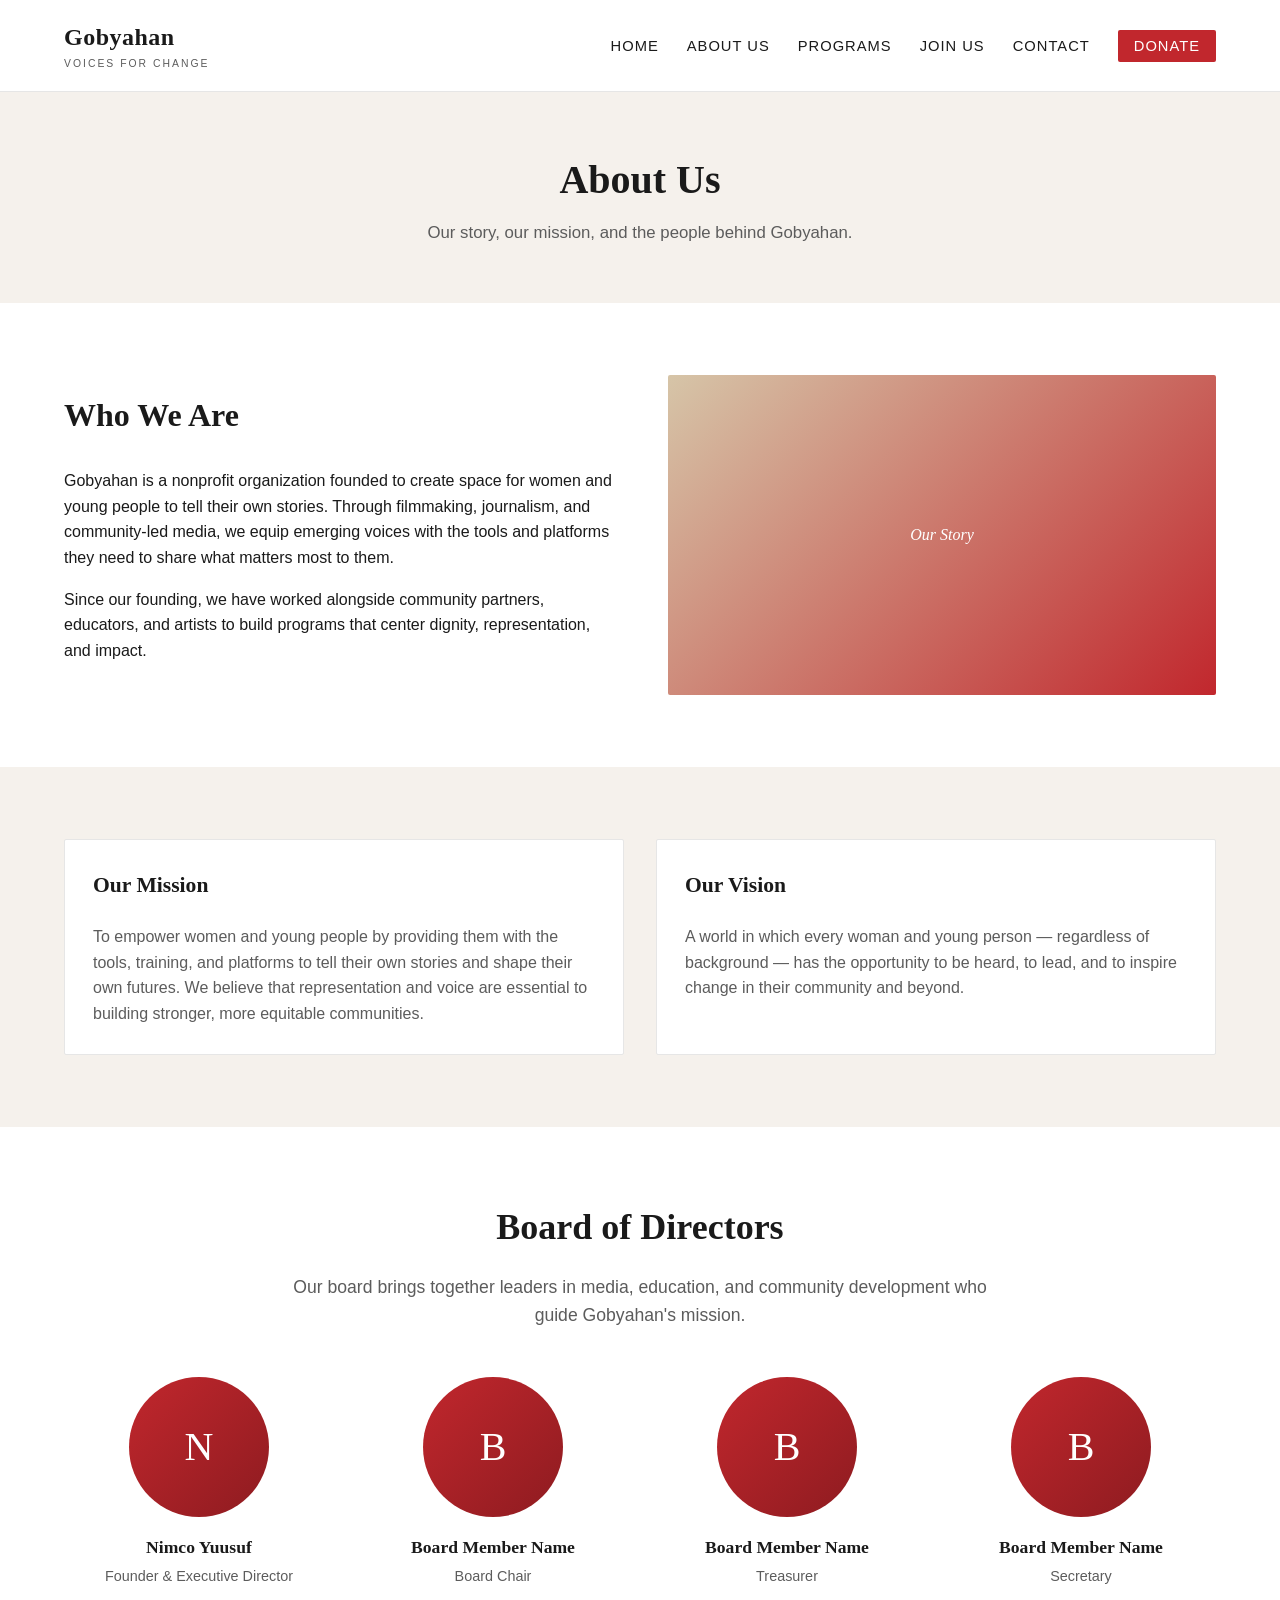
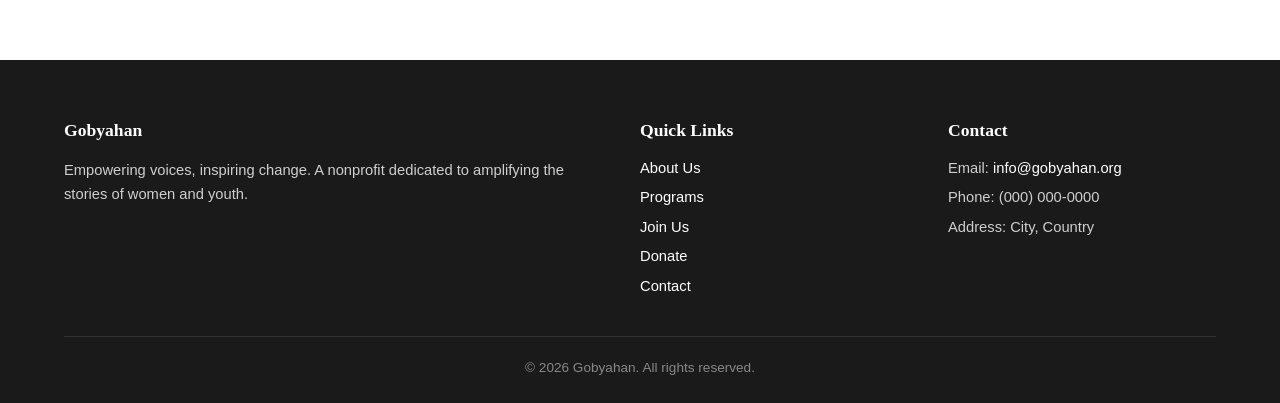
==== about.html @ 64d3711a "Initial commit of gobyahan website" ====
<!DOCTYPE html>
<html lang="en">
<head>
  <meta charset="UTF-8" />
  <meta name="viewport" content="width=device-width, initial-scale=1.0" />
  <title>About Us — Gobyahan</title>
  <meta name="description" content="Learn about Gobyahan's mission, vision, and the leaders driving our work." />
  <link rel="stylesheet" href="css/styles.css" />
</head>
<body>
  <header class="site-header">
    <div class="container">
      <a href="index.html" class="brand">
        Gobyahan
        <small>Voices for Change</small>
      </a>
      <button class="nav-toggle" aria-label="Open menu">&#9776;</button>
      <nav class="site-nav">
        <ul>
          <li><a href="index.html">Home</a></li>
          <li><a href="about.html">About Us</a></li>
          <li><a href="programs.html">Programs</a></li>
          <li><a href="join.html">Join Us</a></li>
          <li><a href="contact.html">Contact</a></li>
          <li><a href="donate.html" class="donate">Donate</a></li>
        </ul>
      </nav>
    </div>
  </header>

  <div class="page-header">
    <div class="container">
      <h1>About Us</h1>
      <p>Our story, our mission, and the people behind Gobyahan.</p>
    </div>
  </div>

  <section>
    <div class="container">
      <div class="two-col">
        <div>
          <h2>Who We Are</h2>
          <p>Gobyahan is a nonprofit organization founded to create space for women and young people to tell their own stories. Through filmmaking, journalism, and community-led media, we equip emerging voices with the tools and platforms they need to share what matters most to them.</p>
          <p>Since our founding, we have worked alongside community partners, educators, and artists to build programs that center dignity, representation, and impact.</p>
        </div>
        <div class="placeholder-image">Our Story</div>
      </div>
    </div>
  </section>

  <section class="alt">
    <div class="container">
      <div class="grid grid-2">
        <div class="card">
          <h3>Our Mission</h3>
          <p>To empower women and young people by providing them with the tools, training, and platforms to tell their own stories and shape their own futures. We believe that representation and voice are essential to building stronger, more equitable communities.</p>
        </div>
        <div class="card">
          <h3>Our Vision</h3>
          <p>A world in which every woman and young person — regardless of background — has the opportunity to be heard, to lead, and to inspire change in their community and beyond.</p>
        </div>
      </div>
    </div>
  </section>

  <section>
    <div class="container">
      <h2 class="section-title">Board of Directors</h2>
      <p class="section-lead">Our board brings together leaders in media, education, and community development who guide Gobyahan's mission.</p>
      <div class="board-grid">
        <div class="board-member">
          <div class="avatar">N</div>
          <h4>Nimco Yuusuf</h4>
          <p>Founder &amp; Executive Director</p>
        </div>
        <div class="board-member">
          <div class="avatar">B</div>
          <h4>Board Member Name</h4>
          <p>Board Chair</p>
        </div>
        <div class="board-member">
          <div class="avatar">B</div>
          <h4>Board Member Name</h4>
          <p>Treasurer</p>
        </div>
        <div class="board-member">
          <div class="avatar">B</div>
          <h4>Board Member Name</h4>
          <p>Secretary</p>
        </div>
      </div>
    </div>
  </section>

  <footer class="site-footer">
    <div class="container">
      <div class="footer-grid">
        <div>
          <h4>Gobyahan</h4>
          <p>Empowering voices, inspiring change. A nonprofit dedicated to amplifying the stories of women and youth.</p>
        </div>
        <div>
          <h4>Quick Links</h4>
          <ul>
            <li><a href="about.html">About Us</a></li>
            <li><a href="programs.html">Programs</a></li>
            <li><a href="join.html">Join Us</a></li>
            <li><a href="donate.html">Donate</a></li>
            <li><a href="contact.html">Contact</a></li>
          </ul>
        </div>
        <div>
          <h4>Contact</h4>
          <ul>
            <li>Email: <a href="mailto:info@gobyahan.org">info@gobyahan.org</a></li>
            <li>Phone: (000) 000-0000</li>
            <li>Address: City, Country</li>
          </ul>
        </div>
      </div>
      <div class="footer-bottom">
        &copy; <span id="year">2026</span> Gobyahan. All rights reserved.
      </div>
    </div>
  </footer>

  <script src="js/main.js"></script>
  <script>document.getElementById('year').textContent = new Date().getFullYear();</script>
</body>
</html>
---- css/styles.css ----
/* Gobyahan website styles */
:root {
  --color-bg: #ffffff;
  --color-text: #1a1a1a;
  --color-muted: #5c5c5c;
  --color-accent: #c1272d;
  --color-accent-dark: #8e1b20;
  --color-soft: #f5f1ec;
  --color-border: #e6e6e6;
  --max-width: 1200px;
  --font-sans: 'Helvetica Neue', Arial, sans-serif;
  --font-serif: Georgia, 'Times New Roman', serif;
}

* { box-sizing: border-box; }

html, body {
  margin: 0;
  padding: 0;
  font-family: var(--font-sans);
  color: var(--color-text);
  background: var(--color-bg);
  line-height: 1.6;
  -webkit-font-smoothing: antialiased;
}

a {
  color: var(--color-accent);
  text-decoration: none;
}
a:hover { text-decoration: underline; }

img { max-width: 100%; display: block; }

.container {
  max-width: var(--max-width);
  margin: 0 auto;
  padding: 0 24px;
}

/* Header */
.site-header {
  border-bottom: 1px solid var(--color-border);
  background: #fff;
  position: sticky;
  top: 0;
  z-index: 100;
}
.site-header .container {
  display: flex;
  align-items: center;
  justify-content: space-between;
  padding-top: 18px;
  padding-bottom: 18px;
}
.brand {
  font-family: var(--font-serif);
  font-size: 1.5rem;
  font-weight: bold;
  color: var(--color-text);
  letter-spacing: 0.5px;
}
.brand:hover { text-decoration: none; }
.brand small {
  display: block;
  font-family: var(--font-sans);
  font-size: 0.65rem;
  font-weight: normal;
  color: var(--color-muted);
  letter-spacing: 2px;
  text-transform: uppercase;
}

/* Nav */
.nav-toggle {
  display: none;
  background: none;
  border: 0;
  font-size: 1.5rem;
  cursor: pointer;
}
.site-nav ul {
  list-style: none;
  display: flex;
  gap: 28px;
  margin: 0;
  padding: 0;
}
.site-nav a {
  color: var(--color-text);
  font-size: 0.92rem;
  text-transform: uppercase;
  letter-spacing: 1px;
}
.site-nav a:hover { color: var(--color-accent); text-decoration: none; }
.site-nav a.donate {
  background: var(--color-accent);
  color: #fff;
  padding: 8px 16px;
  border-radius: 2px;
}
.site-nav a.donate:hover { background: var(--color-accent-dark); }

/* Hero */
.hero {
  position: relative;
  min-height: 520px;
  display: flex;
  align-items: center;
  justify-content: center;
  text-align: center;
  color: #fff;
  background: linear-gradient(rgba(0,0,0,0.45), rgba(0,0,0,0.45)),
              linear-gradient(135deg, #2c3e50 0%, #c1272d 100%);
  background-size: cover;
  background-position: center;
}
.hero-inner { padding: 80px 24px; max-width: 800px; }
.hero h1 {
  font-family: var(--font-serif);
  font-size: 3rem;
  margin: 0 0 16px;
  line-height: 1.15;
}
.hero p {
  font-size: 1.15rem;
  margin: 0 0 32px;
  opacity: 0.95;
}
.btn {
  display: inline-block;
  padding: 14px 32px;
  background: var(--color-accent);
  color: #fff;
  text-transform: uppercase;
  letter-spacing: 1.5px;
  font-size: 0.9rem;
  border-radius: 2px;
  border: 0;
  cursor: pointer;
}
.btn:hover { background: var(--color-accent-dark); text-decoration: none; }
.btn-outline {
  background: transparent;
  border: 2px solid #fff;
  color: #fff;
}
.btn-outline:hover { background: #fff; color: var(--color-accent); }

/* Sections */
section { padding: 72px 0; }
section.alt { background: var(--color-soft); }
.section-title {
  font-family: var(--font-serif);
  font-size: 2.25rem;
  margin: 0 0 16px;
  text-align: center;
}
.section-lead {
  text-align: center;
  font-size: 1.1rem;
  color: var(--color-muted);
  max-width: 720px;
  margin: 0 auto 48px;
}

/* Page header (sub-pages) */
.page-header {
  background: var(--color-soft);
  padding: 56px 0;
  text-align: center;
}
.page-header h1 {
  font-family: var(--font-serif);
  font-size: 2.5rem;
  margin: 0 0 8px;
}
.page-header p {
  margin: 0;
  color: var(--color-muted);
  font-size: 1.05rem;
}

/* Grid */
.grid {
  display: grid;
  gap: 32px;
}
.grid-3 { grid-template-columns: repeat(3, 1fr); }
.grid-2 { grid-template-columns: repeat(2, 1fr); }

.card {
  background: #fff;
  border: 1px solid var(--color-border);
  padding: 28px;
  border-radius: 2px;
}
.card h3 {
  font-family: var(--font-serif);
  margin-top: 0;
  font-size: 1.35rem;
}
.card p { color: var(--color-muted); margin-bottom: 0; }

/* Two-column content */
.two-col {
  display: grid;
  grid-template-columns: 1fr 1fr;
  gap: 56px;
  align-items: center;
}
.two-col h2 {
  font-family: var(--font-serif);
  font-size: 2rem;
  margin-top: 0;
}
.placeholder-image {
  background: linear-gradient(135deg, #d6c5a8 0%, #c1272d 100%);
  min-height: 320px;
  border-radius: 2px;
  display: flex;
  align-items: center;
  justify-content: center;
  color: #fff;
  font-family: var(--font-serif);
  font-style: italic;
}

/* Board members */
.board-grid {
  display: grid;
  grid-template-columns: repeat(4, 1fr);
  gap: 24px;
}
.board-member {
  text-align: center;
}
.board-member .avatar {
  width: 140px;
  height: 140px;
  border-radius: 50%;
  background: linear-gradient(135deg, #c1272d, #8e1b20);
  margin: 0 auto 16px;
  display: flex;
  align-items: center;
  justify-content: center;
  color: #fff;
  font-size: 2.5rem;
  font-family: var(--font-serif);
}
.board-member h4 {
  margin: 0 0 4px;
  font-family: var(--font-serif);
  font-size: 1.1rem;
}
.board-member p {
  margin: 0;
  color: var(--color-muted);
  font-size: 0.9rem;
}

/* Forms */
form {
  max-width: 640px;
  margin: 0 auto;
}
.form-row {
  margin-bottom: 20px;
}
label {
  display: block;
  margin-bottom: 6px;
  font-size: 0.9rem;
  letter-spacing: 0.5px;
  text-transform: uppercase;
  color: var(--color-muted);
}
input[type=text],
input[type=email],
input[type=tel],
textarea,
select {
  width: 100%;
  padding: 12px 14px;
  font-size: 1rem;
  border: 1px solid var(--color-border);
  border-radius: 2px;
  font-family: inherit;
  background: #fff;
}
textarea { min-height: 140px; resize: vertical; }
input:focus, textarea:focus, select:focus {
  outline: 0;
  border-color: var(--color-accent);
}

/* Donate */
.donate-amounts {
  display: flex;
  gap: 12px;
  flex-wrap: wrap;
  margin-bottom: 24px;
  justify-content: center;
}
.donate-amounts button {
  flex: 1 1 100px;
  padding: 16px;
  background: #fff;
  border: 2px solid var(--color-border);
  font-size: 1.1rem;
  font-weight: bold;
  cursor: pointer;
  border-radius: 2px;
}
.donate-amounts button:hover,
.donate-amounts button.active {
  border-color: var(--color-accent);
  color: var(--color-accent);
}

/* Footer */
.site-footer {
  background: #1a1a1a;
  color: #cfcfcf;
  padding: 56px 0 24px;
  font-size: 0.92rem;
}
.site-footer a { color: #fff; }
.footer-grid {
  display: grid;
  grid-template-columns: 2fr 1fr 1fr;
  gap: 40px;
  margin-bottom: 32px;
}
.site-footer h4 {
  color: #fff;
  font-family: var(--font-serif);
  margin: 0 0 12px;
  font-size: 1.1rem;
}
.site-footer ul {
  list-style: none;
  padding: 0;
  margin: 0;
}
.site-footer li { margin-bottom: 6px; }
.footer-bottom {
  border-top: 1px solid #333;
  padding-top: 20px;
  text-align: center;
  font-size: 0.85rem;
  color: #888;
}

/* Responsive */
@media (max-width: 880px) {
  .grid-3, .grid-2, .two-col, .footer-grid { grid-template-columns: 1fr; }
  .board-grid { grid-template-columns: repeat(2, 1fr); }
  .hero h1 { font-size: 2.25rem; }
  .nav-toggle { display: block; }
  .site-nav {
    display: none;
    position: absolute;
    top: 100%;
    left: 0;
    right: 0;
    background: #fff;
    border-bottom: 1px solid var(--color-border);
    padding: 16px 24px;
  }
  .site-nav.open { display: block; }
  .site-nav ul {
    flex-direction: column;
    gap: 16px;
  }
}
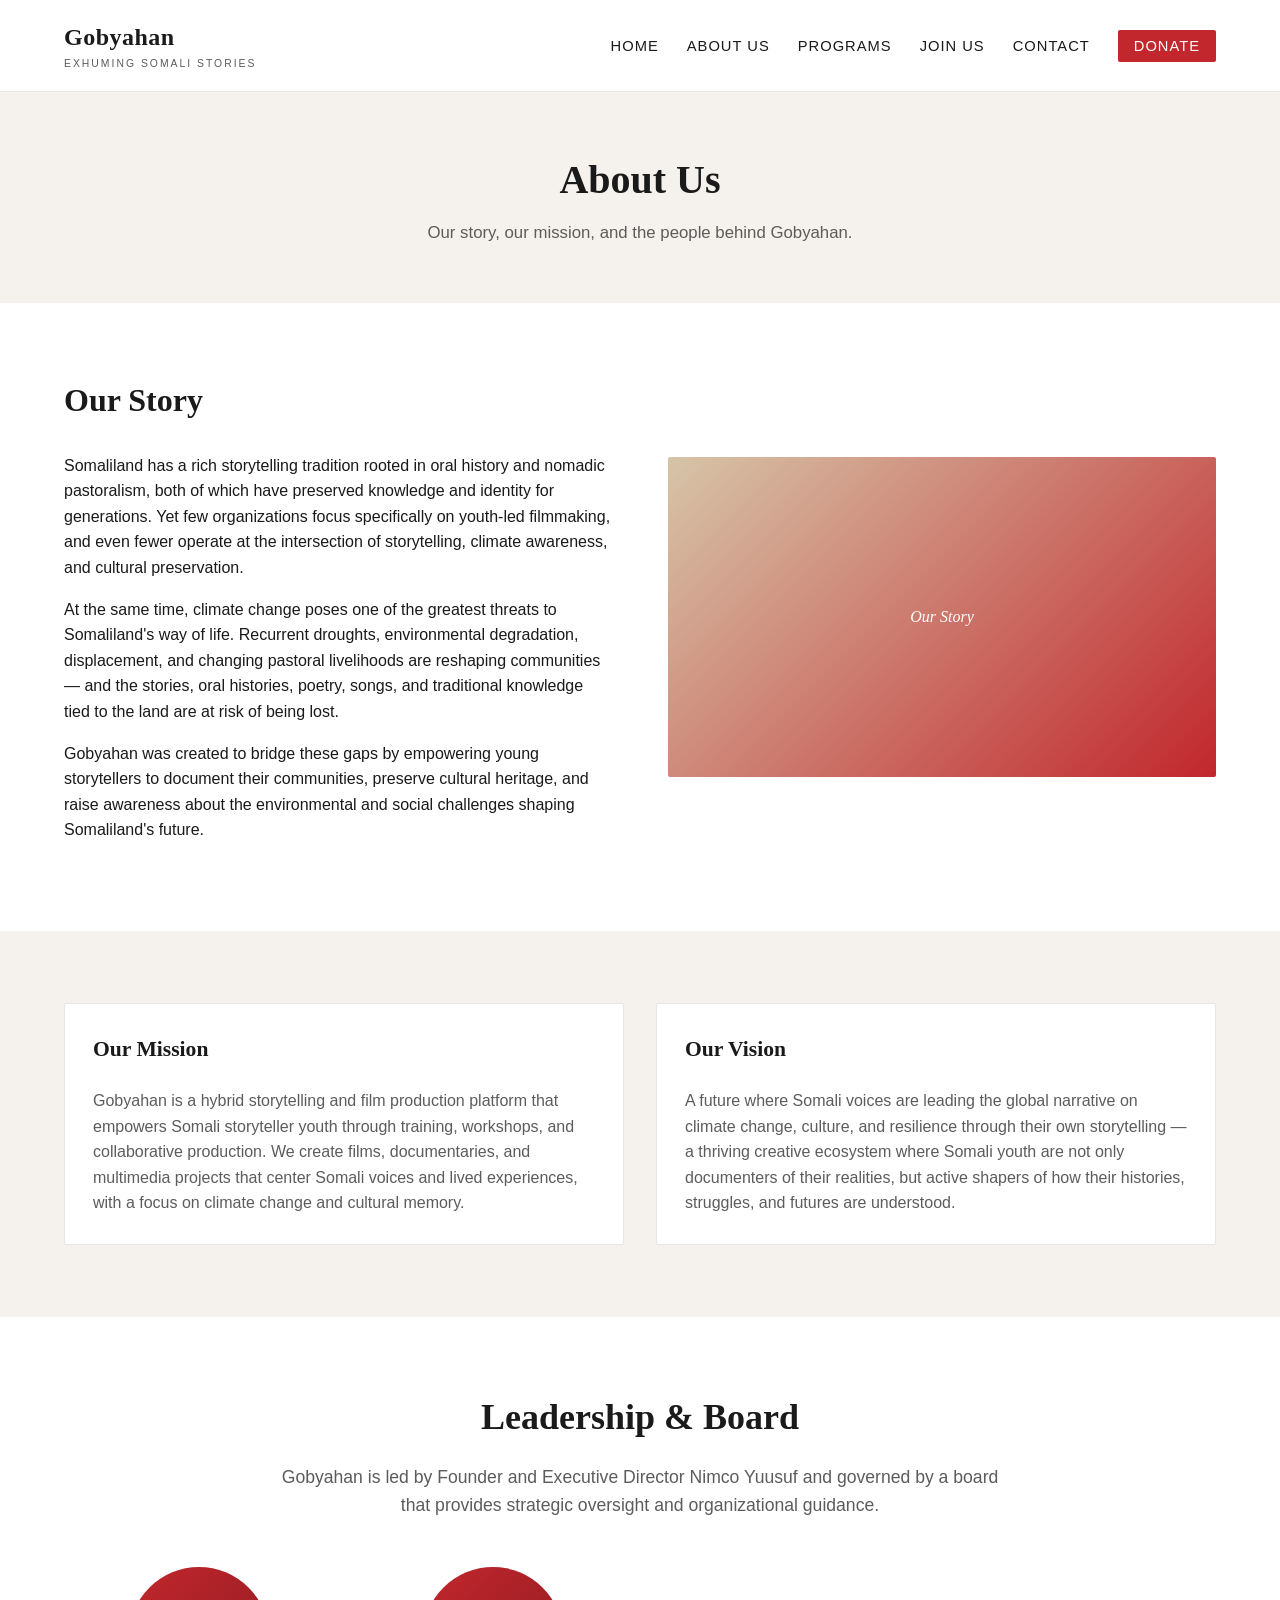
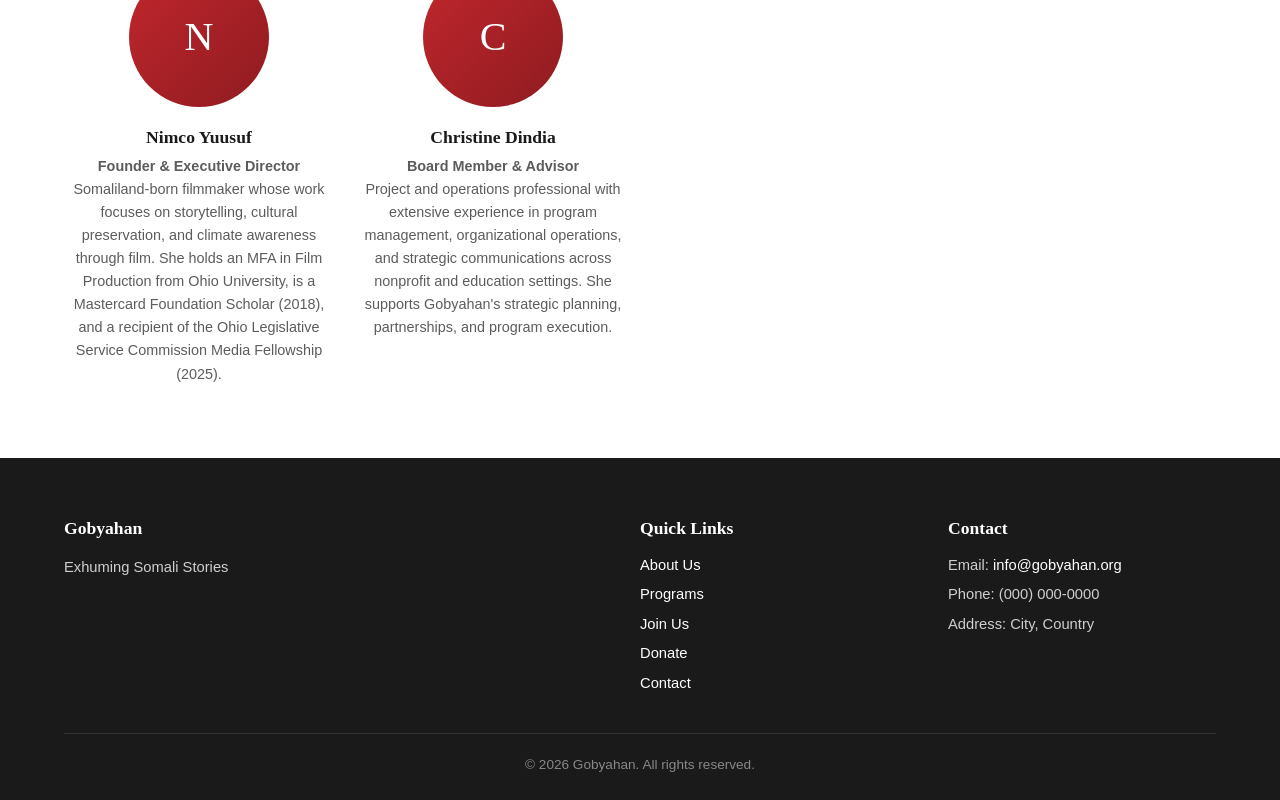
==== commit 2ef60c2e: "Incorporate Nimco's website feedback" ====
--- a/about.html
+++ b/about.html
@@ -4,7 +4,7 @@
   <meta charset="UTF-8" />
   <meta name="viewport" content="width=device-width, initial-scale=1.0" />
   <title>About Us — Gobyahan</title>
-  <meta name="description" content="Learn about Gobyahan's mission, vision, and the leaders driving our work." />
+  <meta name="description" content="Our story, mission, vision, and the leaders behind Gobyahan — a Somali-led storytelling platform for climate, culture, and community." />
   <link rel="stylesheet" href="css/styles.css" />
 </head>
 <body>
@@ -12,7 +12,7 @@
     <div class="container">
       <a href="index.html" class="brand">
         Gobyahan
-        <small>Voices for Change</small>
+        <small>Exhuming Somali Stories</small>
       </a>
       <button class="nav-toggle" aria-label="Open menu">&#9776;</button>
       <nav class="site-nav">
@@ -39,9 +39,10 @@
     <div class="container">
       <div class="two-col">
         <div>
-          <h2>Who We Are</h2>
-          <p>Gobyahan is a nonprofit organization founded to create space for women and young people to tell their own stories. Through filmmaking, journalism, and community-led media, we equip emerging voices with the tools and platforms they need to share what matters most to them.</p>
-          <p>Since our founding, we have worked alongside community partners, educators, and artists to build programs that center dignity, representation, and impact.</p>
+          <h2>Our Story</h2>
+          <p>Somaliland has a rich storytelling tradition rooted in oral history and nomadic pastoralism, both of which have preserved knowledge and identity for generations. Yet few organizations focus specifically on youth-led filmmaking, and even fewer operate at the intersection of storytelling, climate awareness, and cultural preservation.</p>
+          <p>At the same time, climate change poses one of the greatest threats to Somaliland's way of life. Recurrent droughts, environmental degradation, displacement, and changing pastoral livelihoods are reshaping communities — and the stories, oral histories, poetry, songs, and traditional knowledge tied to the land are at risk of being lost.</p>
+          <p>Gobyahan was created to bridge these gaps by empowering young storytellers to document their communities, preserve cultural heritage, and raise awareness about the environmental and social challenges shaping Somaliland's future.</p>
         </div>
         <div class="placeholder-image">Our Story</div>
       </div>
@@ -53,11 +54,11 @@
       <div class="grid grid-2">
         <div class="card">
           <h3>Our Mission</h3>
-          <p>To empower women and young people by providing them with the tools, training, and platforms to tell their own stories and shape their own futures. We believe that representation and voice are essential to building stronger, more equitable communities.</p>
+          <p>Gobyahan is a hybrid storytelling and film production platform that empowers Somali storyteller youth through training, workshops, and collaborative production. We create films, documentaries, and multimedia projects that center Somali voices and lived experiences, with a focus on climate change and cultural memory.</p>
         </div>
         <div class="card">
           <h3>Our Vision</h3>
-          <p>A world in which every woman and young person — regardless of background — has the opportunity to be heard, to lead, and to inspire change in their community and beyond.</p>
+          <p>A future where Somali voices are leading the global narrative on climate change, culture, and resilience through their own storytelling — a thriving creative ecosystem where Somali youth are not only documenters of their realities, but active shapers of how their histories, struggles, and futures are understood.</p>
         </div>
       </div>
     </div>
@@ -65,28 +66,20 @@
 
   <section>
     <div class="container">
-      <h2 class="section-title">Board of Directors</h2>
-      <p class="section-lead">Our board brings together leaders in media, education, and community development who guide Gobyahan's mission.</p>
+      <h2 class="section-title">Leadership &amp; Board</h2>
+      <p class="section-lead">Gobyahan is led by Founder and Executive Director Nimco Yuusuf and governed by a board that provides strategic oversight and organizational guidance.</p>
       <div class="board-grid">
         <div class="board-member">
           <div class="avatar">N</div>
           <h4>Nimco Yuusuf</h4>
-          <p>Founder &amp; Executive Director</p>
+          <p><strong>Founder &amp; Executive Director</strong></p>
+          <p>Somaliland-born filmmaker whose work focuses on storytelling, cultural preservation, and climate awareness through film. She holds an MFA in Film Production from Ohio University, is a Mastercard Foundation Scholar (2018), and a recipient of the Ohio Legislative Service Commission Media Fellowship (2025).</p>
         </div>
         <div class="board-member">
-          <div class="avatar">B</div>
-          <h4>Board Member Name</h4>
-          <p>Board Chair</p>
-        </div>
-        <div class="board-member">
-          <div class="avatar">B</div>
-          <h4>Board Member Name</h4>
-          <p>Treasurer</p>
-        </div>
-        <div class="board-member">
-          <div class="avatar">B</div>
-          <h4>Board Member Name</h4>
-          <p>Secretary</p>
+          <div class="avatar">C</div>
+          <h4>Christine Dindia</h4>
+          <p><strong>Board Member &amp; Advisor</strong></p>
+          <p>Project and operations professional with extensive experience in program management, organizational operations, and strategic communications across nonprofit and education settings. She supports Gobyahan's strategic planning, partnerships, and program execution.</p>
         </div>
       </div>
     </div>
@@ -97,7 +90,7 @@
       <div class="footer-grid">
         <div>
           <h4>Gobyahan</h4>
-          <p>Empowering voices, inspiring change. A nonprofit dedicated to amplifying the stories of women and youth.</p>
+          <p>Exhuming Somali Stories</p>
         </div>
         <div>
           <h4>Quick Links</h4>
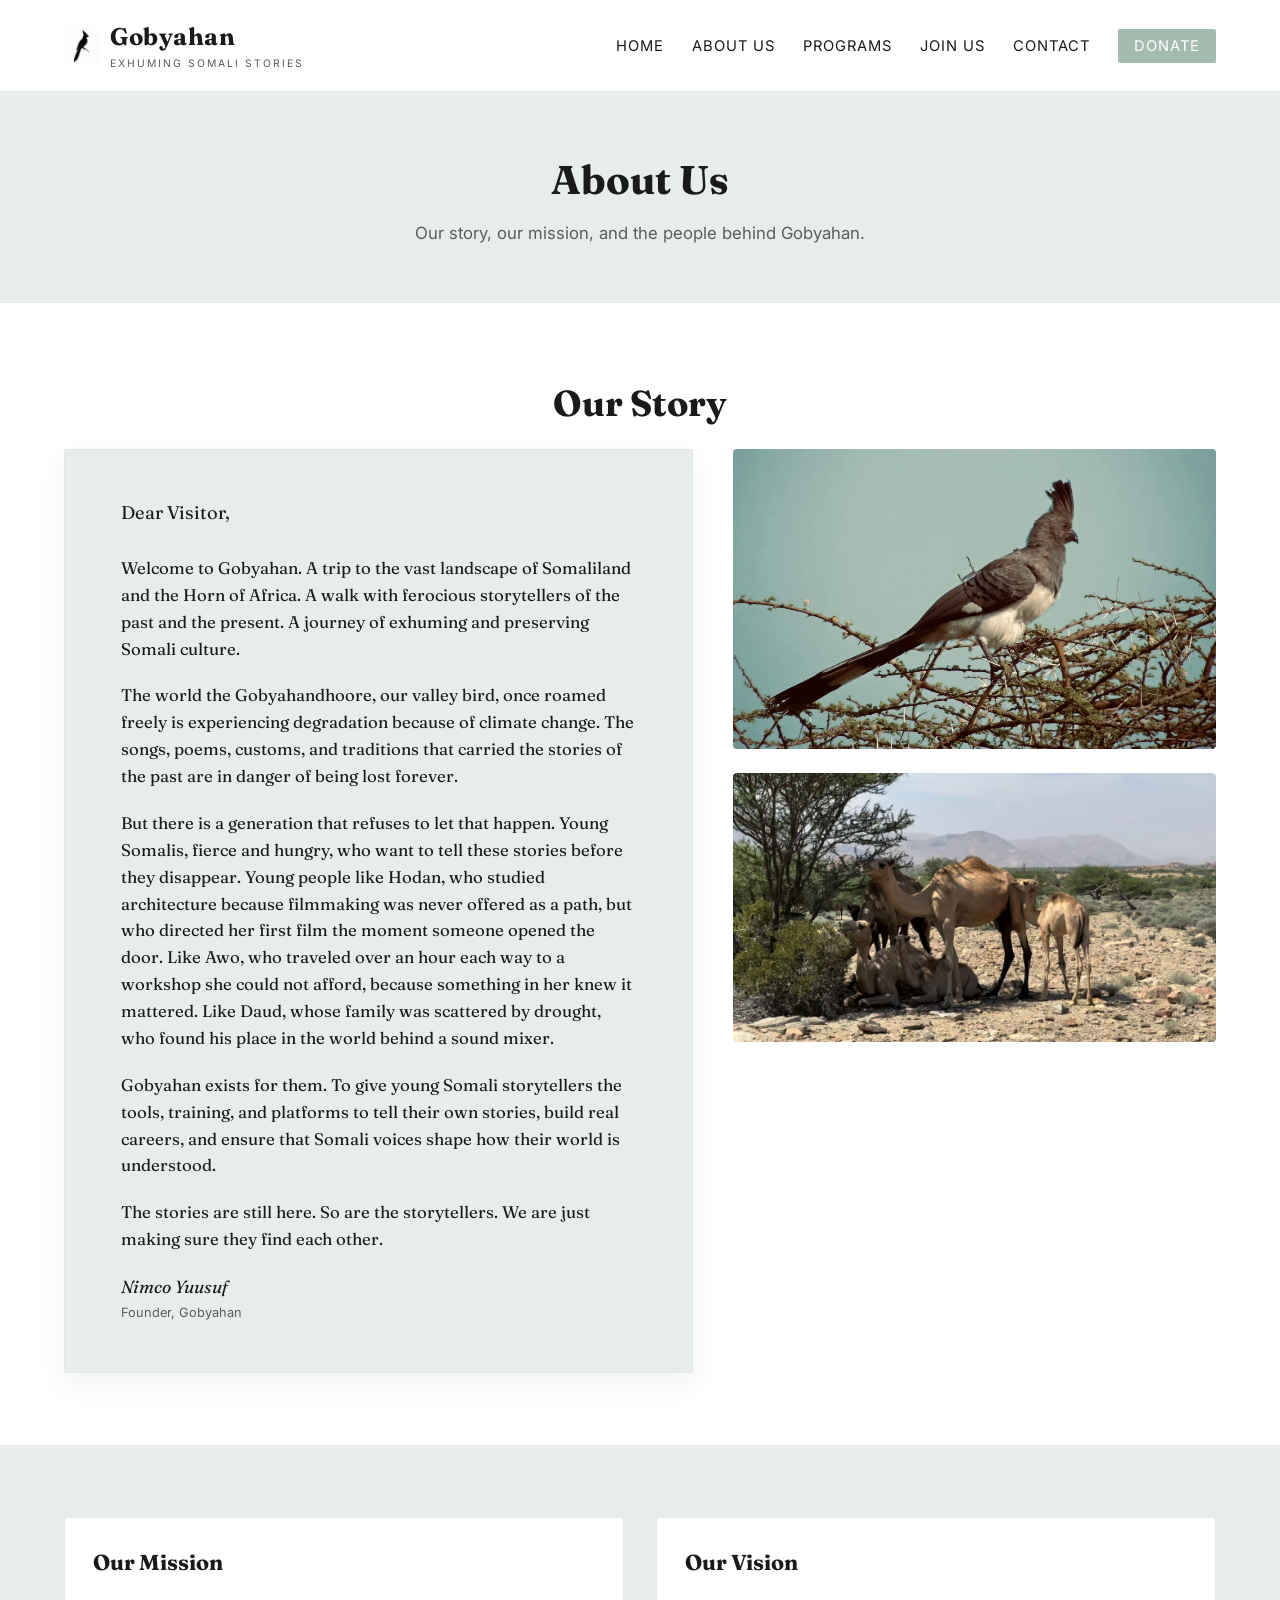
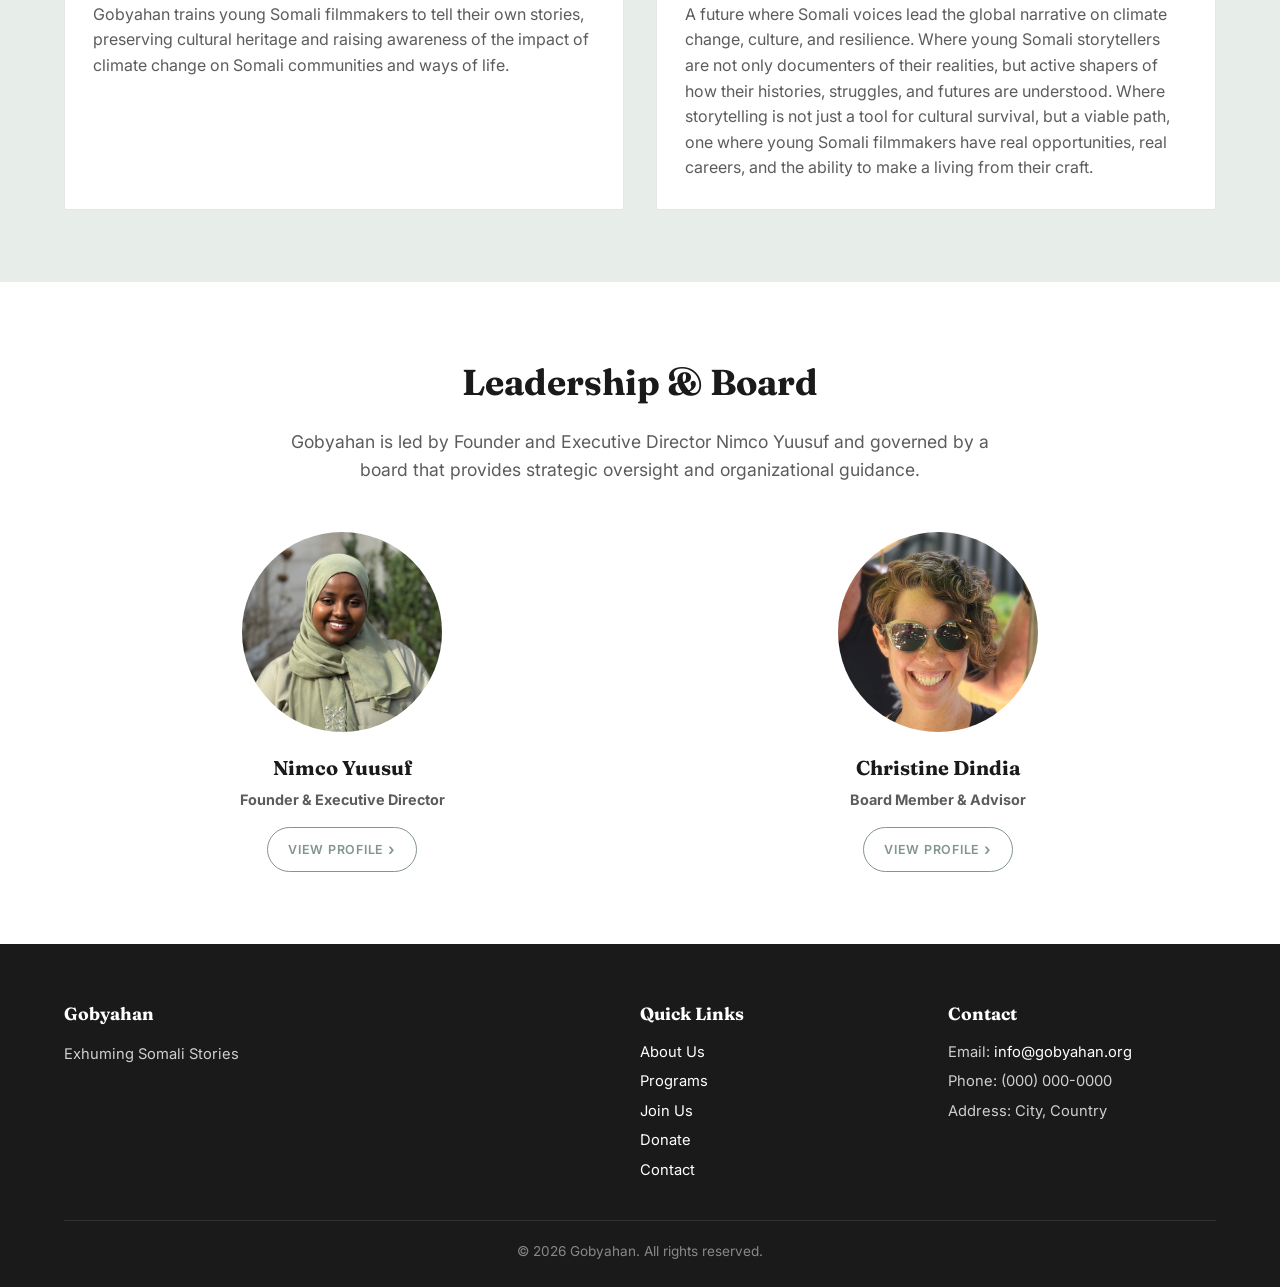
==== commit a9127730: "Apply Nimco's round-2 feedback: font, color theme, real photos, and redesigned About/Home pages - Sw" ====
--- a/about.html
+++ b/about.html
@@ -5,14 +5,17 @@
   <meta name="viewport" content="width=device-width, initial-scale=1.0" />
   <title>About Us — Gobyahan</title>
   <meta name="description" content="Our story, mission, vision, and the leaders behind Gobyahan — a Somali-led storytelling platform for climate, culture, and community." />
+  <link rel="preconnect" href="https://fonts.googleapis.com" />
+  <link rel="preconnect" href="https://fonts.gstatic.com" crossorigin />
+  <link href="https://fonts.googleapis.com/css2?family=Fraunces:ital,opsz,wght@0,9..144,300;0,9..144,500;0,9..144,600;1,9..144,400;1,9..144,500&family=Inter:wght@400;500;600;700&display=swap" rel="stylesheet" />
   <link rel="stylesheet" href="css/styles.css" />
 </head>
 <body>
   <header class="site-header">
     <div class="container">
       <a href="index.html" class="brand">
-        Gobyahan
-        <small>Exhuming Somali Stories</small>
+        <img src="images/gobyahan-logo.png" alt="" class="brand-logo" />
+        <span class="brand-text">Gobyahan<small>Exhuming Somali Stories</small></span>
       </a>
       <button class="nav-toggle" aria-label="Open menu">&#9776;</button>
       <nav class="site-nav">
@@ -37,14 +40,21 @@
 
   <section>
     <div class="container">
-      <div class="two-col">
-        <div>
-          <h2>Our Story</h2>
-          <p>Somaliland has a rich storytelling tradition rooted in oral history and nomadic pastoralism, both of which have preserved knowledge and identity for generations. Yet few organizations focus specifically on youth-led filmmaking, and even fewer operate at the intersection of storytelling, climate awareness, and cultural preservation.</p>
-          <p>At the same time, climate change poses one of the greatest threats to Somaliland's way of life. Recurrent droughts, environmental degradation, displacement, and changing pastoral livelihoods are reshaping communities — and the stories, oral histories, poetry, songs, and traditional knowledge tied to the land are at risk of being lost.</p>
-          <p>Gobyahan was created to bridge these gaps by empowering young storytellers to document their communities, preserve cultural heritage, and raise awareness about the environmental and social challenges shaping Somaliland's future.</p>
+      <h2 class="section-title">Our Story</h2>
+      <div class="story-grid">
+        <div class="letter">
+          <p class="letter-salutation">Dear Visitor,</p>
+          <p>Welcome to Gobyahan. A trip to the vast landscape of Somaliland and the Horn of Africa. A walk with ferocious storytellers of the past and the present. A journey of exhuming and preserving Somali culture.</p>
+          <p>The world the Gobyahandhoore, our valley bird, once roamed freely is experiencing degradation because of climate change. The songs, poems, customs, and traditions that carried the stories of the past are in danger of being lost forever.</p>
+          <p>But there is a generation that refuses to let that happen. Young Somalis, fierce and hungry, who want to tell these stories before they disappear. Young people like Hodan, who studied architecture because filmmaking was never offered as a path, but who directed her first film the moment someone opened the door. Like Awo, who traveled over an hour each way to a workshop she could not afford, because something in her knew it mattered. Like Daud, whose family was scattered by drought, who found his place in the world behind a sound mixer.</p>
+          <p>Gobyahan exists for them. To give young Somali storytellers the tools, training, and platforms to tell their own stories, build real careers, and ensure that Somali voices shape how their world is understood.</p>
+          <p>The stories are still here. So are the storytellers. We are just making sure they find each other.</p>
+          <p class="letter-signature letter-signoff">Nimco Yuusuf<small>Founder, Gobyahan</small></p>
         </div>
-        <div class="placeholder-image">Our Story</div>
+        <div class="story-media">
+          <img class="story-image" src="images/our-story.jpg" alt="A Gobyahandhoore bird perched on an acacia branch in Somaliland" />
+          <img class="story-image" src="images/gallery-02.jpg" alt="Camels grazing with the Somaliland mountains in the background" />
+        </div>
       </div>
     </div>
   </section>
@@ -54,11 +64,11 @@
       <div class="grid grid-2">
         <div class="card">
           <h3>Our Mission</h3>
-          <p>Gobyahan is a hybrid storytelling and film production platform that empowers Somali storyteller youth through training, workshops, and collaborative production. We create films, documentaries, and multimedia projects that center Somali voices and lived experiences, with a focus on climate change and cultural memory.</p>
+          <p>Gobyahan trains young Somali filmmakers to tell their own stories, preserving cultural heritage and raising awareness of the impact of climate change on Somali communities and ways of life.</p>
         </div>
         <div class="card">
           <h3>Our Vision</h3>
-          <p>A future where Somali voices are leading the global narrative on climate change, culture, and resilience through their own storytelling — a thriving creative ecosystem where Somali youth are not only documenters of their realities, but active shapers of how their histories, struggles, and futures are understood.</p>
+          <p>A future where Somali voices lead the global narrative on climate change, culture, and resilience. Where young Somali storytellers are not only documenters of their realities, but active shapers of how their histories, struggles, and futures are understood. Where storytelling is not just a tool for cultural survival, but a viable path, one where young Somali filmmakers have real opportunities, real careers, and the ability to make a living from their craft.</p>
         </div>
       </div>
     </div>
@@ -70,20 +80,56 @@
       <p class="section-lead">Gobyahan is led by Founder and Executive Director Nimco Yuusuf and governed by a board that provides strategic oversight and organizational guidance.</p>
       <div class="board-grid">
         <div class="board-member">
-          <div class="avatar">N</div>
-          <h4>Nimco Yuusuf</h4>
-          <p><strong>Founder &amp; Executive Director</strong></p>
-          <p>Somaliland-born filmmaker whose work focuses on storytelling, cultural preservation, and climate awareness through film. She holds an MFA in Film Production from Ohio University, is a Mastercard Foundation Scholar (2018), and a recipient of the Ohio Legislative Service Commission Media Fellowship (2025).</p>
+          <div class="board-card" role="button" tabindex="0" data-modal-target="modal-nimco">
+            <img class="avatar-img" src="images/nimco-headshot.jpg" alt="Nimco Yuusuf" />
+            <h4>Nimco Yuusuf</h4>
+            <span class="board-role"><strong>Founder &amp; Executive Director</strong></span>
+            <span class="board-toggle-label">View Profile <span class="chevron" aria-hidden="true">&#8250;</span></span>
+          </div>
         </div>
         <div class="board-member">
-          <div class="avatar">C</div>
-          <h4>Christine Dindia</h4>
-          <p><strong>Board Member &amp; Advisor</strong></p>
-          <p>Project and operations professional with extensive experience in program management, organizational operations, and strategic communications across nonprofit and education settings. She supports Gobyahan's strategic planning, partnerships, and program execution.</p>
+          <div class="board-card" role="button" tabindex="0" data-modal-target="modal-christine">
+            <img class="avatar-img" src="images/christine-headshot.jpg" alt="Christine Dindia" />
+            <h4>Christine Dindia</h4>
+            <span class="board-role"><strong>Board Member &amp; Advisor</strong></span>
+            <span class="board-toggle-label">View Profile <span class="chevron" aria-hidden="true">&#8250;</span></span>
+          </div>
         </div>
       </div>
     </div>
   </section>
+
+  <div class="board-modal" id="modal-nimco" hidden>
+    <div class="board-modal-backdrop" data-modal-close></div>
+    <div class="board-modal-panel" role="dialog" aria-modal="true" aria-labelledby="modal-nimco-title">
+      <button class="board-modal-close" data-modal-close aria-label="Close">&times;</button>
+      <div class="board-modal-media">
+        <img class="board-modal-photo" src="images/nimco-headshot.jpg" alt="Nimco Yuusuf" />
+      </div>
+      <div class="board-modal-body">
+        <h3 id="modal-nimco-title">Nimco Yuusuf</h3>
+        <p class="board-role"><strong>Founder &amp; Executive Director</strong></p>
+        <p>Nimco Yuusuf is a filmmaker from Somaliland whose work is rooted in Somali oral storytelling traditions and explores themes of identity, culture, migration, and belonging. She holds an MFA in Film Production from Ohio University, is a Mastercard Foundation Scholar, and is a recipient of the Ohio Legislative Service Commission Media Fellowship.</p>
+        <p>Her films have screened nationally and internationally. <em>My Mother's Daughter</em> premiered at the Athens International Video and Film Festival. <em>Henna Stain</em> screened at national and international festivals and was nominated for Ohio Shorts 2025. She is currently in post production on <em>Xergayn</em>, a documentary following a Somali truck driver in Ohio whose nomadic upbringing mirrors the mobility and isolation of his current profession.</p>
+        <p>She founded Gobyahan because she believes that the people closest to a story should have the opportunity to tell it themselves.</p>
+      </div>
+    </div>
+  </div>
+
+  <div class="board-modal" id="modal-christine" hidden>
+    <div class="board-modal-backdrop" data-modal-close></div>
+    <div class="board-modal-panel" role="dialog" aria-modal="true" aria-labelledby="modal-christine-title">
+      <button class="board-modal-close" data-modal-close aria-label="Close">&times;</button>
+      <div class="board-modal-media">
+        <img class="board-modal-photo" src="images/christine-headshot.jpg" alt="Christine Dindia" />
+      </div>
+      <div class="board-modal-body">
+        <h3 id="modal-christine-title">Christine Dindia</h3>
+        <p class="board-role"><strong>Board Member &amp; Advisor</strong></p>
+        <p>Christine Dindia is a project and operations professional with extensive experience in program management, organizational operations, and strategic communications across nonprofit and education settings. She has held leadership roles including Marketing Director at The First Tee of Silicon Valley, Operations Officer at the University of California Santa Cruz, and Compliance and Special Projects Senior Manager at Daybreak. As a board member and advisor, she supports Gobyahan's strategic planning, partnerships, and program execution.</p>
+      </div>
+    </div>
+  </div>
 
   <footer class="site-footer">
     <div class="container">
--- a/css/styles.css
+++ b/css/styles.css
@@ -3,13 +3,13 @@
   --color-bg: #ffffff;
   --color-text: #1a1a1a;
   --color-muted: #5c5c5c;
-  --color-accent: #c1272d;
-  --color-accent-dark: #8e1b20;
-  --color-soft: #f5f1ec;
+  --color-accent: #A4BBB0;
+  --color-accent-dark: #83968D;
+  --color-soft: #E7EEE9;
   --color-border: #e6e6e6;
   --max-width: 1200px;
-  --font-sans: 'Helvetica Neue', Arial, sans-serif;
-  --font-serif: Georgia, 'Times New Roman', serif;
+  --font-sans: 'Inter', 'Helvetica Neue', Arial, sans-serif;
+  --font-serif: 'Fraunces', Georgia, 'Times New Roman', serif;
 }
 
 * { box-sizing: border-box; }
@@ -54,6 +54,9 @@
   padding-bottom: 18px;
 }
 .brand {
+  display: inline-flex;
+  align-items: center;
+  gap: 10px;
   font-family: var(--font-serif);
   font-size: 1.5rem;
   font-weight: bold;
@@ -61,6 +64,11 @@
   letter-spacing: 0.5px;
 }
 .brand:hover { text-decoration: none; }
+.brand-logo {
+  height: 36px;
+  width: auto;
+  display: block;
+}
 .brand small {
   display: block;
   font-family: var(--font-sans);
@@ -111,7 +119,7 @@
   text-align: center;
   color: #fff;
   background: linear-gradient(rgba(0,0,0,0.45), rgba(0,0,0,0.45)),
-              linear-gradient(135deg, #2c3e50 0%, #c1272d 100%);
+              url('../images/hero.jpg');
   background-size: cover;
   background-position: center;
 }
@@ -215,7 +223,7 @@
   margin-top: 0;
 }
 .placeholder-image {
-  background: linear-gradient(135deg, #d6c5a8 0%, #c1272d 100%);
+  background: linear-gradient(135deg, #d6c5a8 0%, var(--color-accent) 100%);
   min-height: 320px;
   border-radius: 2px;
   display: flex;
@@ -229,34 +237,185 @@
 /* Board members */
 .board-grid {
   display: grid;
-  grid-template-columns: repeat(4, 1fr);
-  gap: 24px;
+  grid-template-columns: repeat(2, 1fr);
+  gap: 40px;
 }
 .board-member {
   text-align: center;
 }
+.board-member .avatar,
+.board-member .avatar-img {
+  width: 200px;
+  height: 200px;
+  border-radius: 50%;
+  margin: 0 auto 20px;
+}
 .board-member .avatar {
-  width: 140px;
-  height: 140px;
-  border-radius: 50%;
-  background: linear-gradient(135deg, #c1272d, #8e1b20);
-  margin: 0 auto 16px;
+  background: linear-gradient(135deg, var(--color-accent), var(--color-accent-dark));
   display: flex;
   align-items: center;
   justify-content: center;
   color: #fff;
-  font-size: 2.5rem;
-  font-family: var(--font-serif);
+  font-size: 3.5rem;
+  font-family: var(--font-serif);
+}
+.board-member .avatar-img {
+  object-fit: cover;
+  display: block;
 }
 .board-member h4 {
   margin: 0 0 4px;
   font-family: var(--font-serif);
-  font-size: 1.1rem;
-}
-.board-member p {
-  margin: 0;
+  font-size: 1.25rem;
+}
+.board-role {
+  display: block;
   color: var(--color-muted);
   font-size: 0.9rem;
+}
+
+/* Board card (opens full-profile modal) */
+.board-card {
+  cursor: pointer;
+  border-radius: 6px;
+  padding: 24px 16px;
+  margin: -24px -16px;
+  transition: background 0.15s ease;
+}
+.board-card:hover,
+.board-card:focus-visible {
+  background: var(--color-soft);
+  outline: none;
+}
+.board-toggle-label {
+  display: inline-flex;
+  align-items: center;
+  gap: 4px;
+  margin-top: 16px;
+  padding: 9px 20px;
+  border: 1.5px solid var(--color-accent-dark);
+  border-radius: 999px;
+  font-family: var(--font-sans);
+  font-size: 0.78rem;
+  font-weight: 600;
+  text-transform: uppercase;
+  letter-spacing: 0.06em;
+  color: var(--color-accent-dark);
+  transition: background 0.15s ease, color 0.15s ease;
+}
+.board-card:hover .board-toggle-label,
+.board-card:focus-visible .board-toggle-label {
+  background: var(--color-accent-dark);
+  color: #fff;
+}
+.board-toggle-label .chevron { font-size: 1rem; }
+
+/* Board full-profile modal */
+.board-modal {
+  position: fixed;
+  inset: 0;
+  z-index: 100;
+  display: flex;
+  align-items: center;
+  justify-content: center;
+  padding: 24px;
+}
+.board-modal[hidden] { display: none; }
+.board-modal-backdrop {
+  position: absolute;
+  inset: 0;
+  background: rgba(20, 24, 22, 0.6);
+}
+.board-modal-panel {
+  position: relative;
+  background: #fff;
+  width: 100%;
+  max-width: 920px;
+  max-height: 85vh;
+  border-radius: 8px;
+  overflow: hidden;
+  display: grid;
+  grid-template-columns: 0.85fr 1fr;
+}
+.board-modal-media {
+  position: relative;
+  min-height: 360px;
+}
+.board-modal-photo {
+  width: 100%;
+  height: 100%;
+  object-fit: cover;
+  display: block;
+}
+.board-modal-body {
+  padding: 48px 44px;
+  overflow-y: auto;
+  max-height: 85vh;
+}
+.board-modal-close {
+  position: absolute;
+  top: 16px;
+  right: 16px;
+  width: 36px;
+  height: 36px;
+  border-radius: 50%;
+  border: 1px solid var(--color-border);
+  background: #fff;
+  color: var(--color-text);
+  font-size: 1.25rem;
+  line-height: 1;
+  cursor: pointer;
+  z-index: 2;
+  box-shadow: 0 2px 8px rgba(0, 0, 0, 0.15);
+}
+.board-modal-close:hover { background: var(--color-soft); }
+.board-modal-body h3 {
+  font-family: var(--font-serif);
+  font-size: 1.8rem;
+  margin: 0 0 4px;
+}
+.board-modal-body .board-role { text-align: left; margin-bottom: 20px; }
+.board-modal-body p {
+  color: var(--color-muted);
+  margin: 0 0 14px;
+}
+.board-modal-body p:last-child { margin-bottom: 0; }
+body.modal-open { overflow: hidden; }
+@media (max-width: 640px) {
+  .board-modal-panel {
+    grid-template-columns: 1fr;
+    max-height: 90vh;
+    overflow-y: auto;
+  }
+  .board-modal-media { min-height: 260px; }
+  .board-modal-body { padding: 32px 24px; max-height: none; overflow-y: visible; }
+}
+
+/* Our Story */
+.story-grid {
+  display: grid;
+  grid-template-columns: 1.3fr 1fr;
+  gap: 40px;
+  align-items: start;
+}
+.story-grid .story-media {
+  display: flex;
+  flex-direction: column;
+  gap: 24px;
+  position: sticky;
+  top: 110px;
+}
+.story-image {
+  width: 100%;
+  max-height: 300px;
+  border-radius: 4px;
+  display: block;
+  object-fit: cover;
+}
+@media (max-width: 880px) {
+  .story-grid { grid-template-columns: 1fr; }
+  .story-grid .story-media { position: static; margin-top: 24px; }
+  .story-image { max-height: none; }
 }
 
 /* Forms */
@@ -352,10 +511,202 @@
   color: #888;
 }
 
+/* Our Story letter */
+.letter {
+  max-width: 640px;
+  margin: 0 auto;
+  padding: 48px 56px;
+  background: var(--color-soft);
+  border: 1px solid var(--color-border);
+  border-radius: 2px;
+  box-shadow: 0 12px 32px rgba(26, 26, 26, 0.06);
+  font-family: var(--font-serif);
+}
+.letter p {
+  margin: 0 0 20px;
+  color: var(--color-text);
+  font-size: 1.05rem;
+}
+.letter .letter-salutation {
+  font-size: 1.15rem;
+  margin-bottom: 28px;
+}
+.letter .letter-signoff {
+  margin-top: 32px;
+  margin-bottom: 0;
+  font-style: italic;
+}
+.letter .letter-signature {
+  margin-top: 4px;
+  font-size: 1.1rem;
+}
+.letter .letter-signature small {
+  display: block;
+  font-family: var(--font-sans);
+  font-style: normal;
+  font-size: 0.8rem;
+  color: var(--color-muted);
+  margin-top: 2px;
+}
+
+/* Bootcamp recap */
+.bootcamp-recap {
+  scroll-margin-top: 96px;
+}
+.bootcamp-recap .section-title { margin-bottom: 4px; }
+.bootcamp-recap .bootcamp-location {
+  color: var(--color-muted);
+  font-family: var(--font-sans);
+  text-transform: uppercase;
+  letter-spacing: 0.08em;
+  font-size: 0.85rem;
+  margin-top: 0;
+  margin-bottom: 28px;
+}
+.bootcamp-gallery {
+  display: grid;
+  grid-template-columns: repeat(3, 1fr);
+  gap: 16px;
+  margin-top: 32px;
+}
+.bootcamp-gallery img {
+  width: 100%;
+  height: 220px;
+  object-fit: cover;
+  border-radius: 2px;
+  display: block;
+}
+.card-link {
+  color: inherit;
+  display: block;
+}
+.card-link:hover h3 { color: var(--color-accent); text-decoration: none; }
+
+/* Stats bar */
+.stats-section { padding: 48px 0; }
+.stats-grid {
+  display: grid;
+  grid-template-columns: repeat(4, 1fr);
+  gap: 24px;
+  text-align: center;
+}
+.stat-number {
+  display: block;
+  font-family: var(--font-serif);
+  font-size: 2.5rem;
+  color: var(--color-accent-dark);
+}
+.stat-label {
+  display: block;
+  font-family: var(--font-sans);
+  font-size: 0.8rem;
+  text-transform: uppercase;
+  letter-spacing: 0.06em;
+  color: var(--color-muted);
+  margin-top: 4px;
+}
+
+/* Photo slideshow */
+.slideshow {
+  position: relative;
+  max-width: 900px;
+  margin: 32px auto 0;
+  border-radius: 4px;
+  overflow: hidden;
+  background: #1a1a1a;
+}
+.slideshow-track {
+  position: relative;
+  aspect-ratio: 16 / 10;
+}
+.slide {
+  position: absolute;
+  inset: 0;
+  width: 100%;
+  height: 100%;
+  object-fit: cover;
+  opacity: 0;
+  transition: opacity 0.6s ease;
+  pointer-events: none;
+}
+.slide.active {
+  opacity: 1;
+  pointer-events: auto;
+}
+.slideshow-arrow {
+  position: absolute;
+  top: 50%;
+  transform: translateY(-50%);
+  background: rgba(0, 0, 0, 0.4);
+  color: #fff;
+  border: 0;
+  width: 40px;
+  height: 40px;
+  border-radius: 50%;
+  cursor: pointer;
+  font-size: 0.9rem;
+  display: flex;
+  align-items: center;
+  justify-content: center;
+  z-index: 2;
+}
+.slideshow-arrow:hover { background: rgba(0, 0, 0, 0.65); }
+.slideshow-arrow.prev { left: 16px; }
+.slideshow-arrow.next { right: 16px; }
+.slideshow-dots {
+  position: absolute;
+  bottom: 16px;
+  left: 50%;
+  transform: translateX(-50%);
+  display: flex;
+  gap: 6px;
+  z-index: 2;
+}
+.slideshow-dots button {
+  width: 8px;
+  height: 8px;
+  border-radius: 50%;
+  border: 0;
+  background: rgba(255, 255, 255, 0.5);
+  cursor: pointer;
+  padding: 0;
+}
+.slideshow-dots button.active { background: #fff; }
+
+/* Toast notification */
+.toast {
+  position: fixed;
+  top: 24px;
+  left: 50%;
+  transform: translateX(-50%) translateY(-16px);
+  background: var(--color-accent-dark);
+  color: #fff;
+  padding: 14px 28px;
+  border-radius: 999px;
+  font-family: var(--font-sans);
+  font-size: 0.9rem;
+  font-weight: 600;
+  box-shadow: 0 8px 24px rgba(0, 0, 0, 0.18);
+  opacity: 0;
+  pointer-events: none;
+  transition: opacity 0.25s ease, transform 0.25s ease;
+  z-index: 200;
+  max-width: calc(100% - 48px);
+  text-align: center;
+}
+.toast.show {
+  opacity: 1;
+  transform: translateX(-50%) translateY(0);
+}
+.toast.toast-error { background: #b3261e; }
+
 /* Responsive */
 @media (max-width: 880px) {
   .grid-3, .grid-2, .two-col, .footer-grid { grid-template-columns: 1fr; }
   .board-grid { grid-template-columns: repeat(2, 1fr); }
+  .bootcamp-gallery { grid-template-columns: repeat(2, 1fr); }
+  .stats-grid { grid-template-columns: repeat(2, 1fr); gap: 32px; }
+  .letter { padding: 32px 28px; }
   .hero h1 { font-size: 2.25rem; }
   .nav-toggle { display: block; }
   .site-nav {
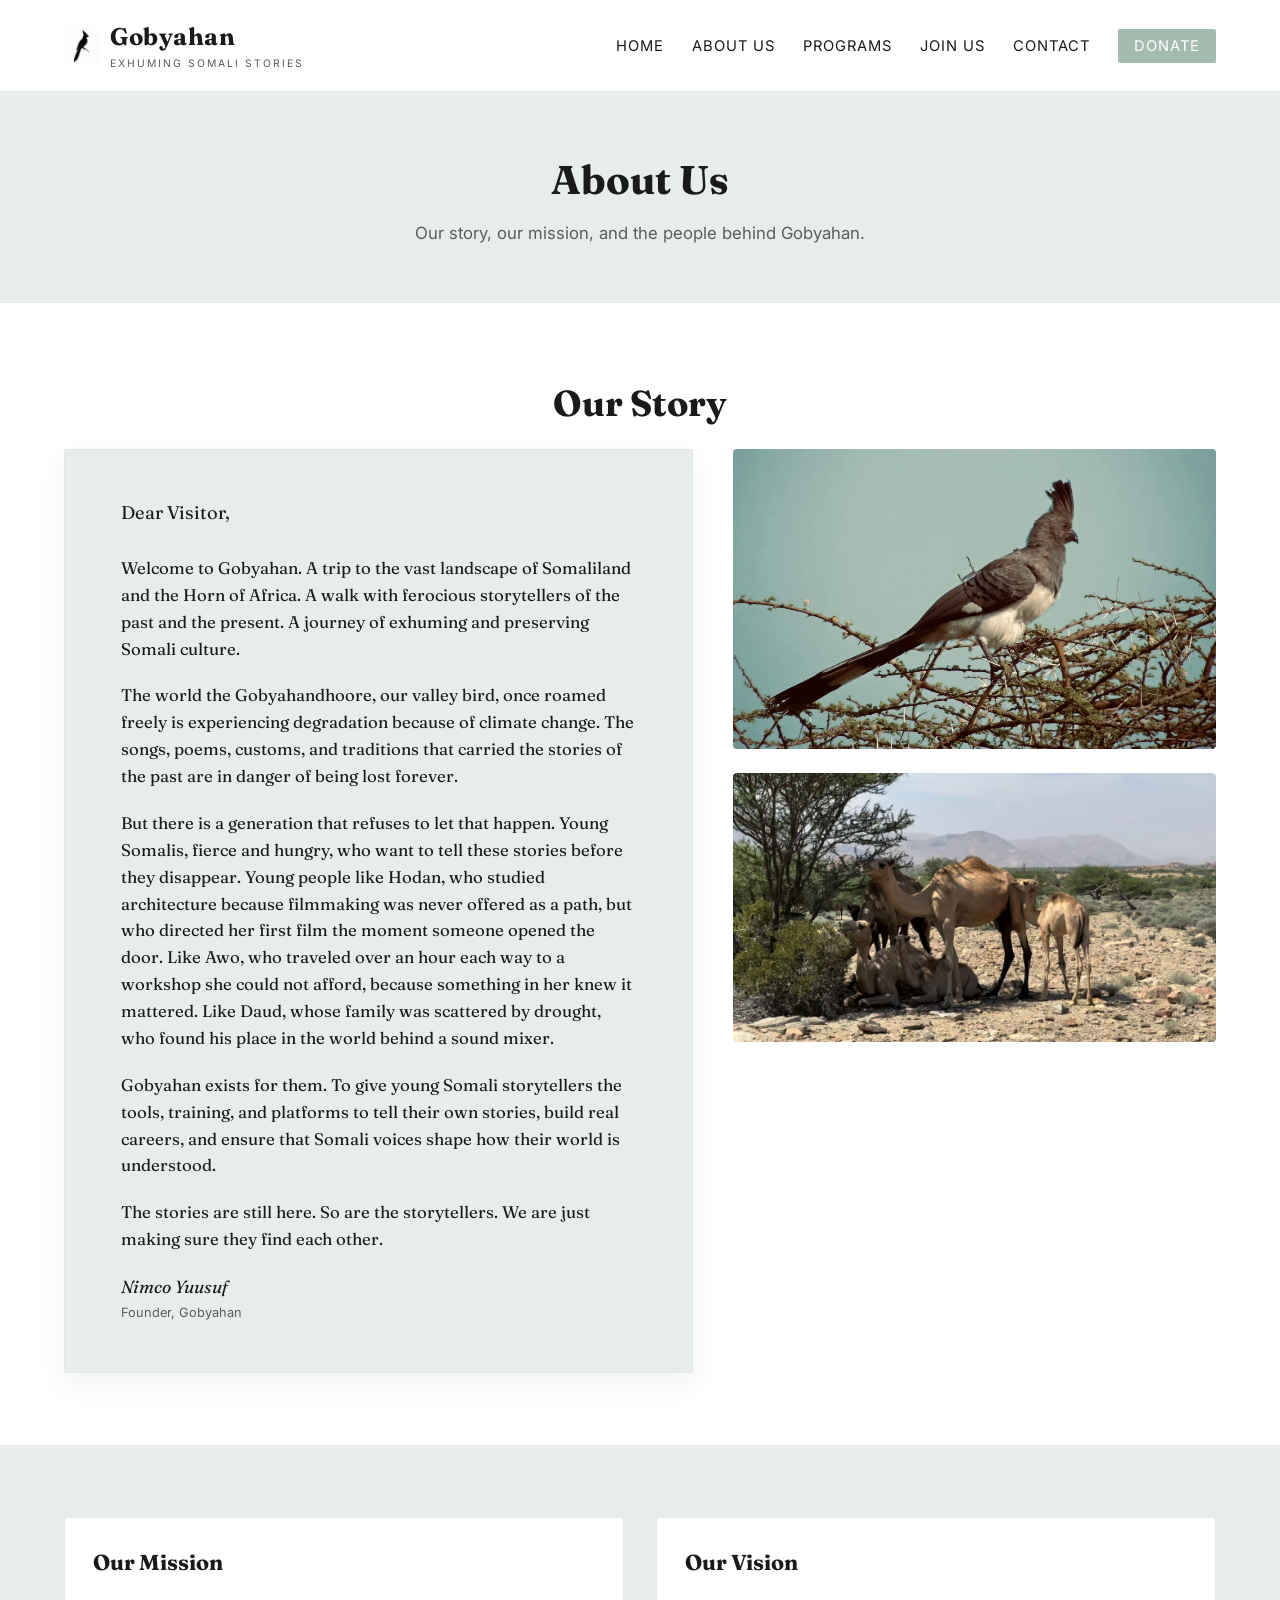
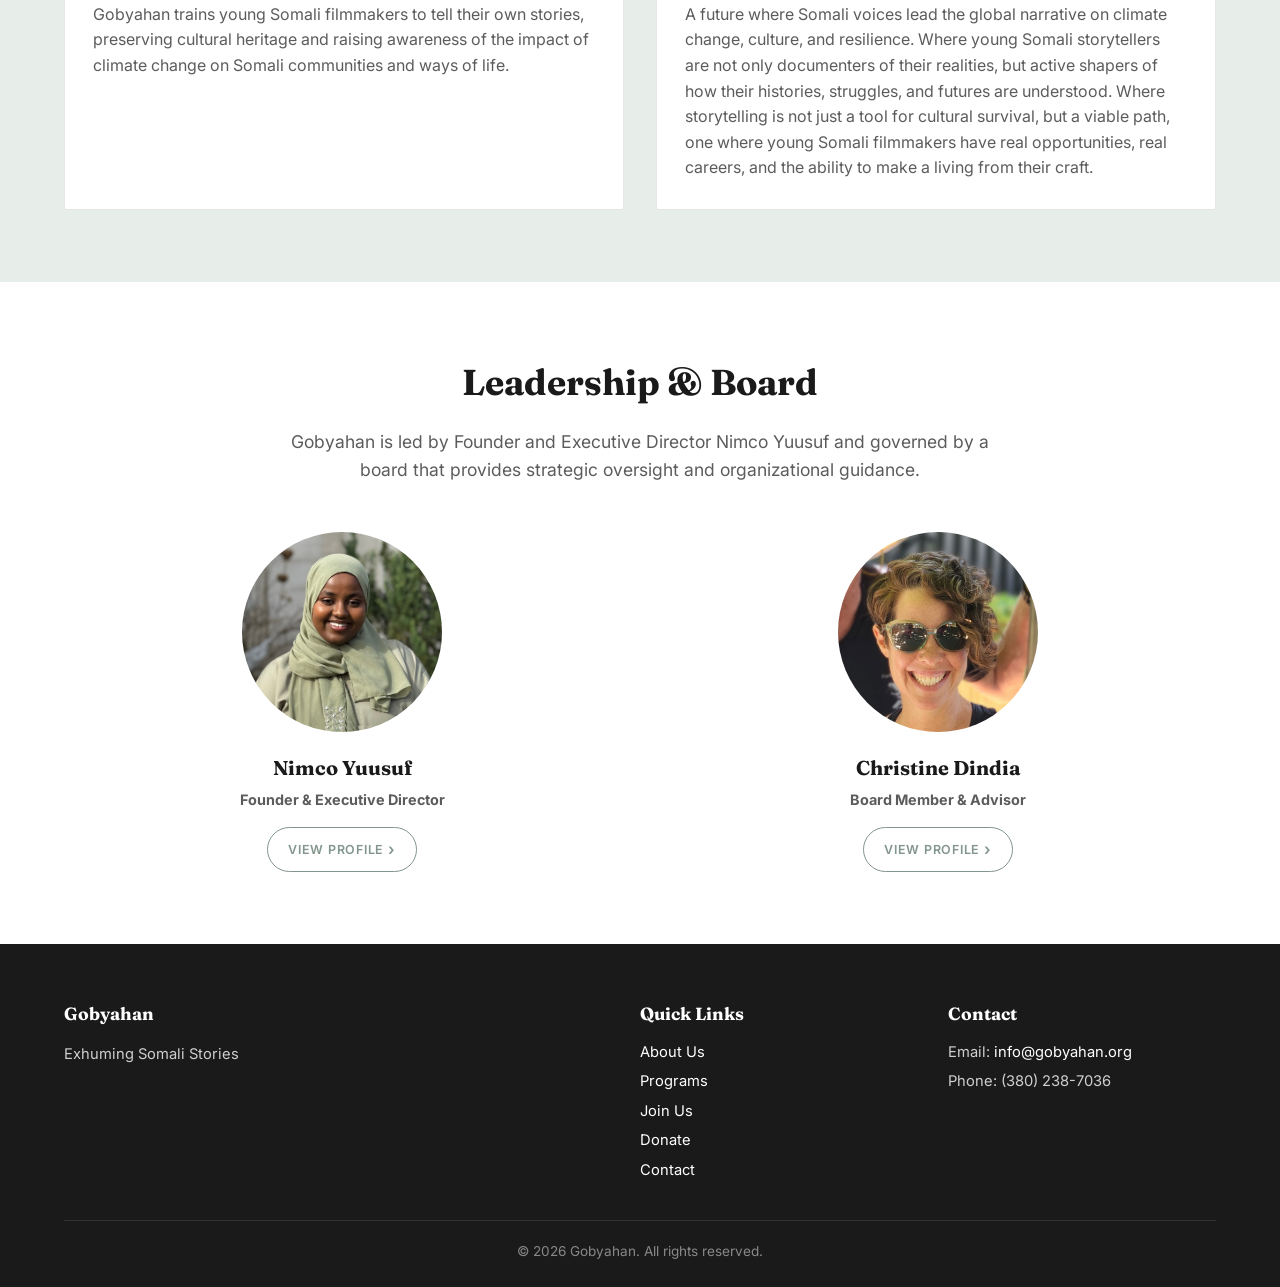
==== commit be8a290b: "Update contact info: real phone number, remove placeholder address, use org email for forms - Replac" ====
--- a/about.html
+++ b/about.html
@@ -152,8 +152,7 @@
           <h4>Contact</h4>
           <ul>
             <li>Email: <a href="mailto:info@gobyahan.org">info@gobyahan.org</a></li>
-            <li>Phone: (000) 000-0000</li>
-            <li>Address: City, Country</li>
+            <li>Phone: (380) 238-7036</li>
           </ul>
         </div>
       </div>
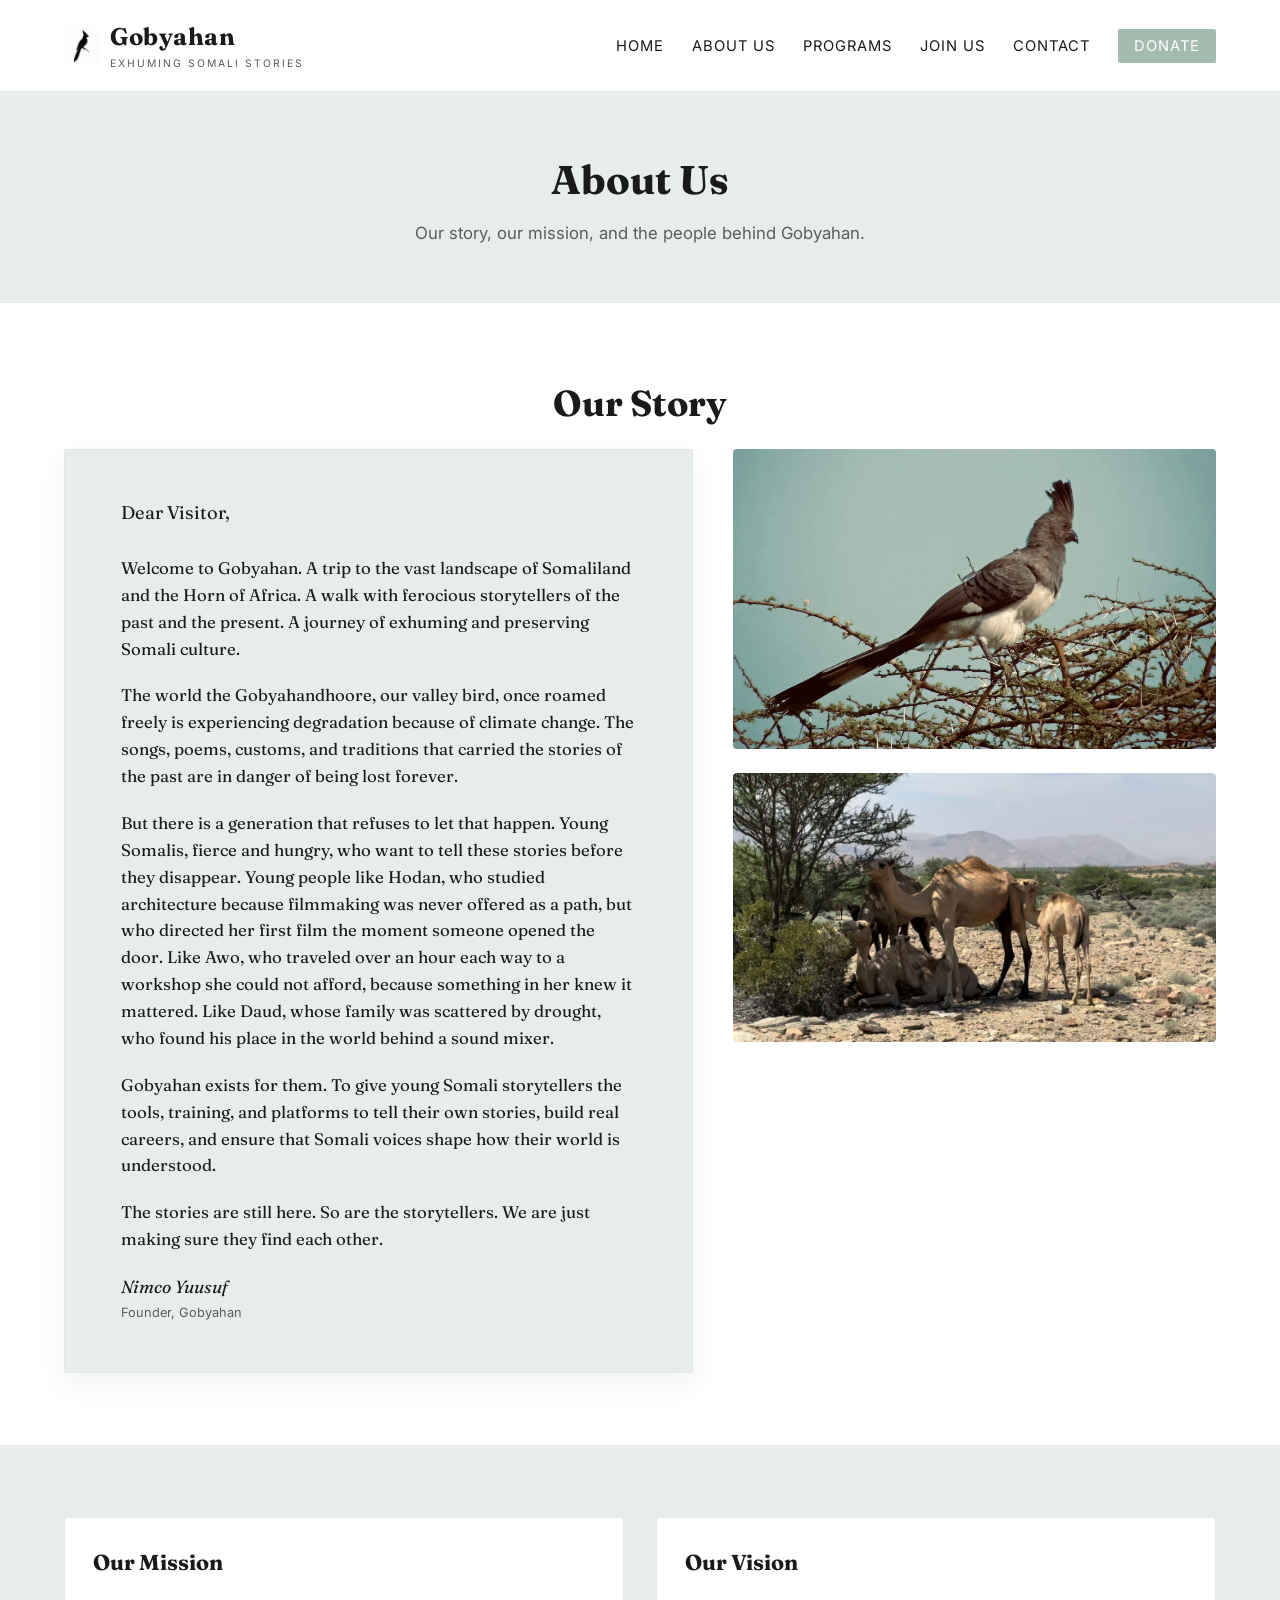
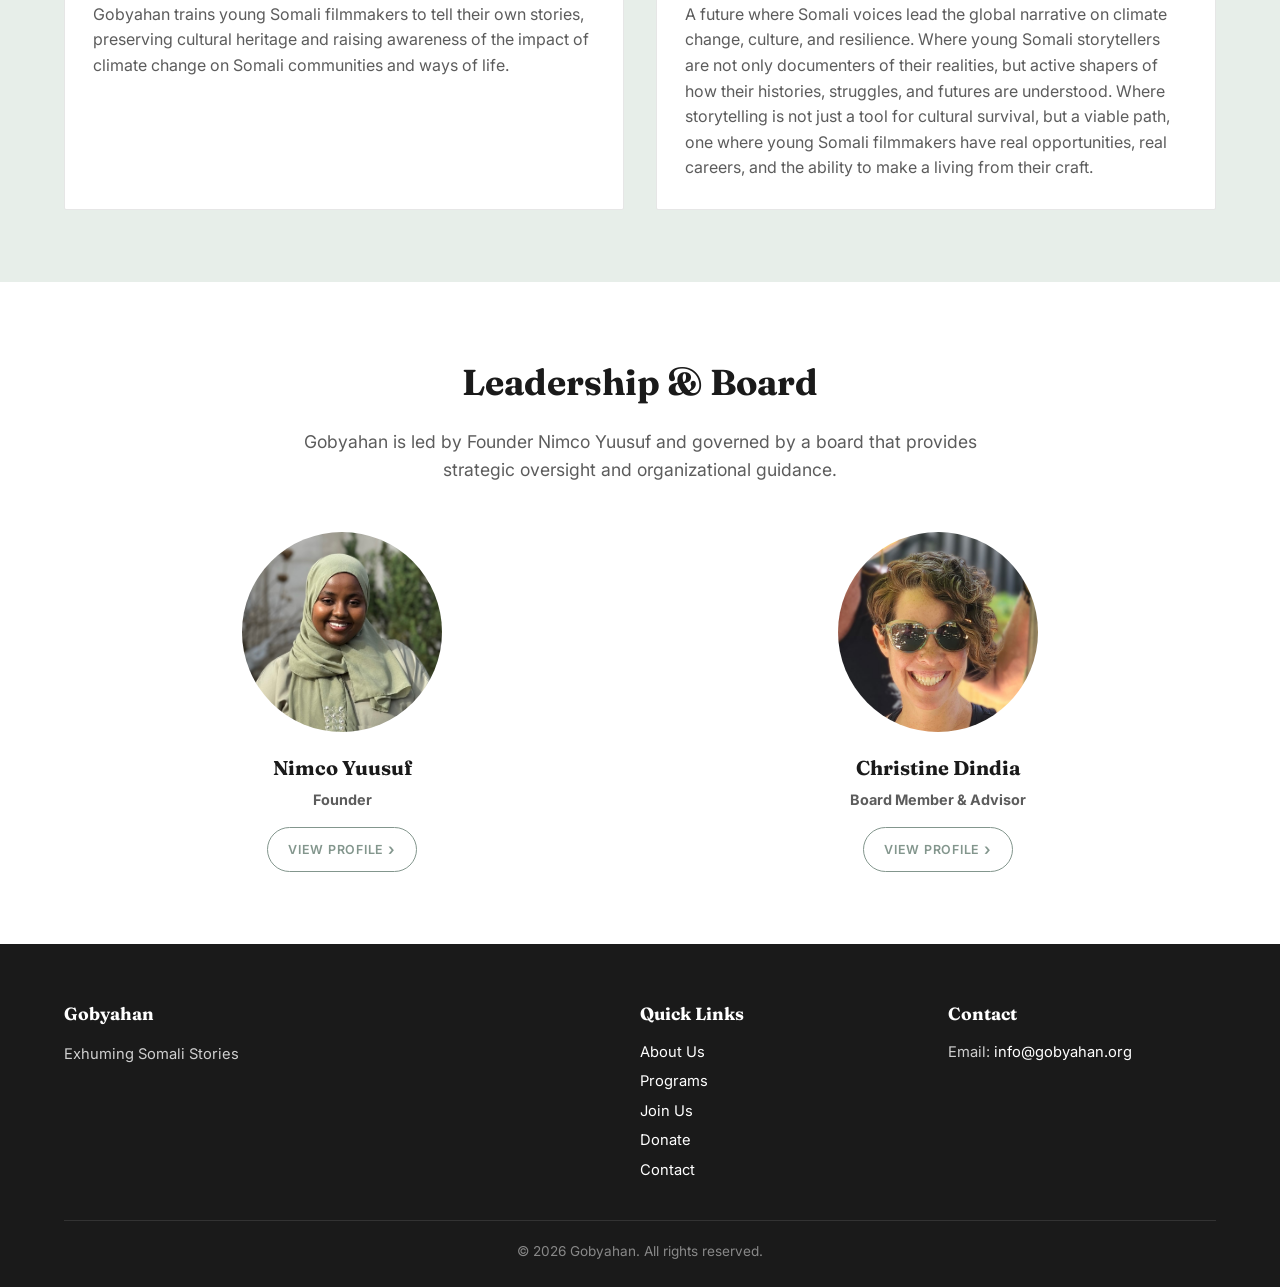
==== commit c4ed2bd1: "Drop "Executive Director" from Nimco's title and remove phone number site-wide - Simplify Nimco's ro" ====
--- a/about.html
+++ b/about.html
@@ -77,13 +77,13 @@
   <section>
     <div class="container">
       <h2 class="section-title">Leadership &amp; Board</h2>
-      <p class="section-lead">Gobyahan is led by Founder and Executive Director Nimco Yuusuf and governed by a board that provides strategic oversight and organizational guidance.</p>
+      <p class="section-lead">Gobyahan is led by Founder Nimco Yuusuf and governed by a board that provides strategic oversight and organizational guidance.</p>
       <div class="board-grid">
         <div class="board-member">
           <div class="board-card" role="button" tabindex="0" data-modal-target="modal-nimco">
             <img class="avatar-img" src="images/nimco-headshot.jpg" alt="Nimco Yuusuf" />
             <h4>Nimco Yuusuf</h4>
-            <span class="board-role"><strong>Founder &amp; Executive Director</strong></span>
+            <span class="board-role"><strong>Founder</strong></span>
             <span class="board-toggle-label">View Profile <span class="chevron" aria-hidden="true">&#8250;</span></span>
           </div>
         </div>
@@ -108,7 +108,7 @@
       </div>
       <div class="board-modal-body">
         <h3 id="modal-nimco-title">Nimco Yuusuf</h3>
-        <p class="board-role"><strong>Founder &amp; Executive Director</strong></p>
+        <p class="board-role"><strong>Founder</strong></p>
         <p>Nimco Yuusuf is a filmmaker from Somaliland whose work is rooted in Somali oral storytelling traditions and explores themes of identity, culture, migration, and belonging. She holds an MFA in Film Production from Ohio University, is a Mastercard Foundation Scholar, and is a recipient of the Ohio Legislative Service Commission Media Fellowship.</p>
         <p>Her films have screened nationally and internationally. <em>My Mother's Daughter</em> premiered at the Athens International Video and Film Festival. <em>Henna Stain</em> screened at national and international festivals and was nominated for Ohio Shorts 2025. She is currently in post production on <em>Xergayn</em>, a documentary following a Somali truck driver in Ohio whose nomadic upbringing mirrors the mobility and isolation of his current profession.</p>
         <p>She founded Gobyahan because she believes that the people closest to a story should have the opportunity to tell it themselves.</p>
@@ -152,7 +152,6 @@
           <h4>Contact</h4>
           <ul>
             <li>Email: <a href="mailto:info@gobyahan.org">info@gobyahan.org</a></li>
-            <li>Phone: (380) 238-7036</li>
           </ul>
         </div>
       </div>
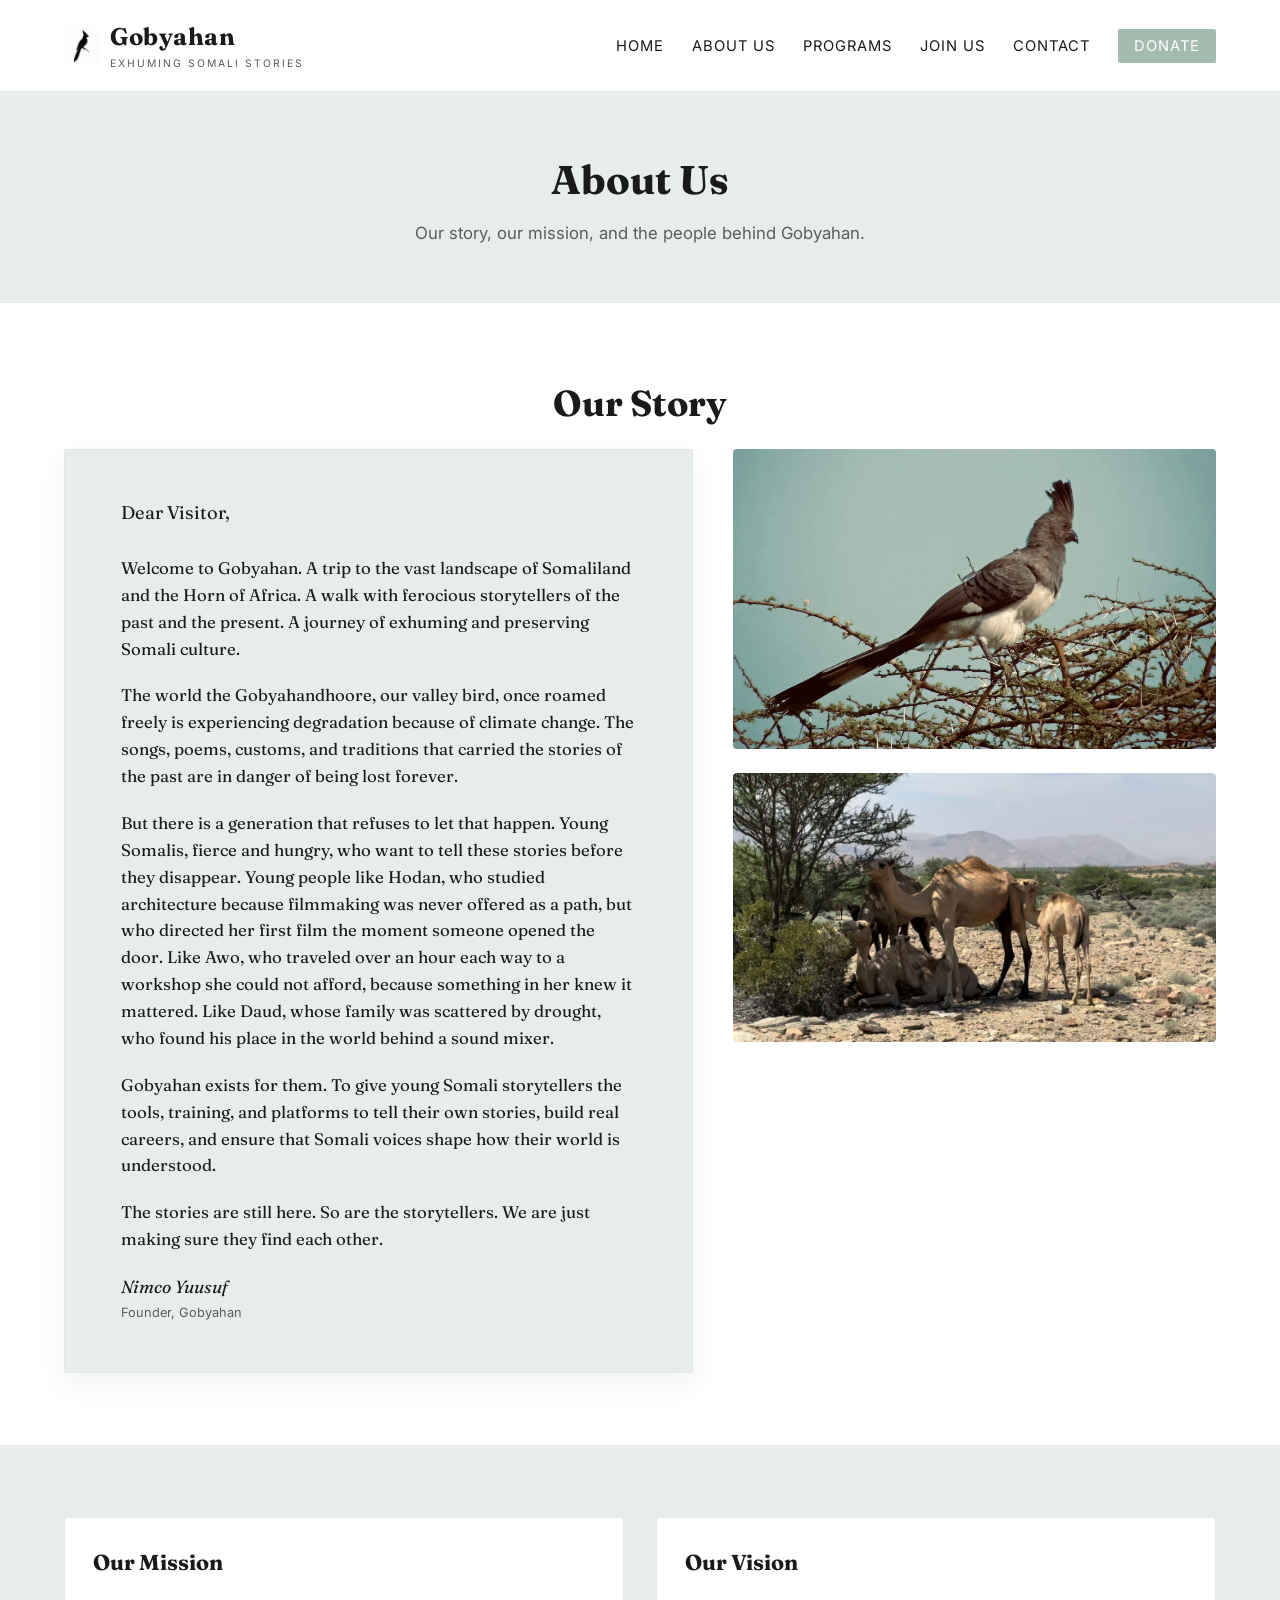
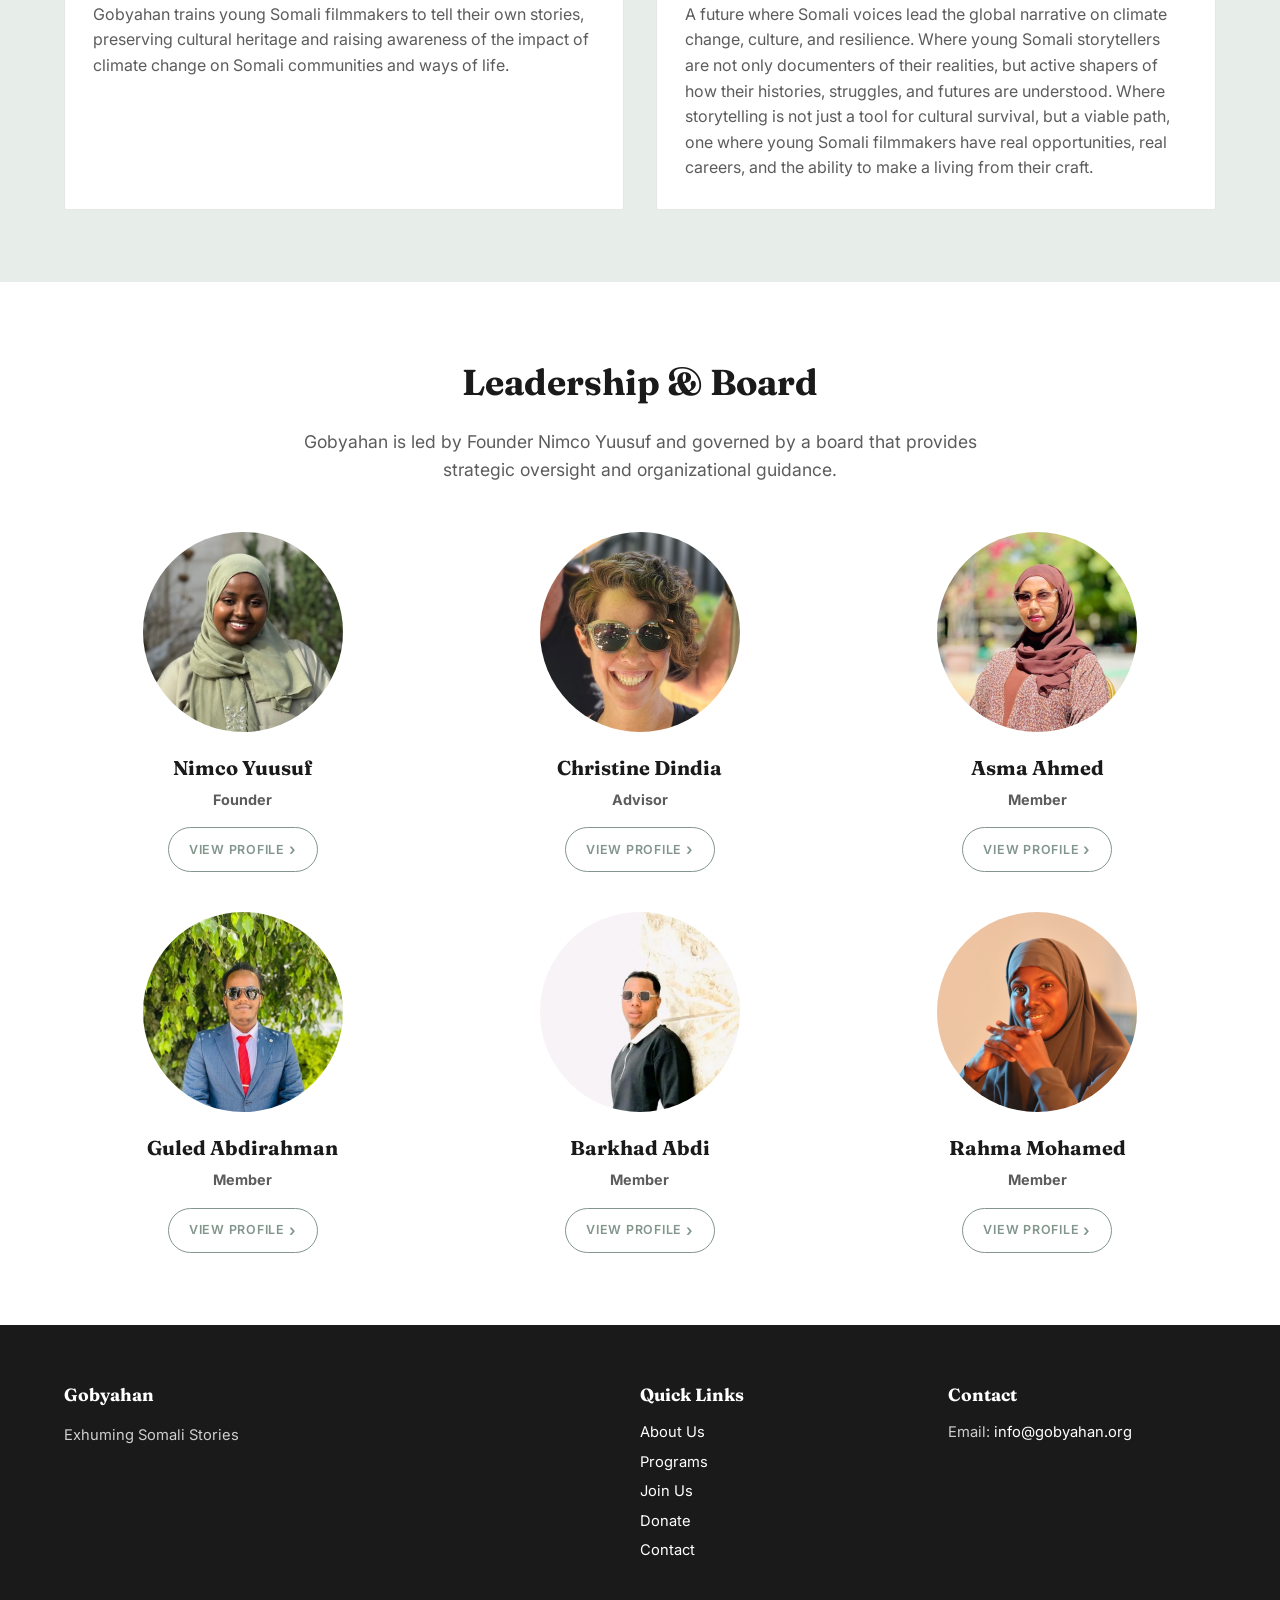
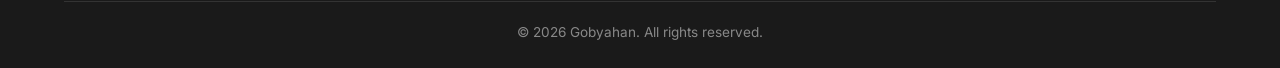
==== commit 5b9416bc: "Add Asma, Guled, Barkhad and Rahma to the team; make Christine an Advisor - Add four new members to " ====
--- a/about.html
+++ b/about.html
@@ -91,7 +91,39 @@
           <div class="board-card" role="button" tabindex="0" data-modal-target="modal-christine">
             <img class="avatar-img" src="images/christine-headshot.jpg" alt="Christine Dindia" />
             <h4>Christine Dindia</h4>
-            <span class="board-role"><strong>Board Member &amp; Advisor</strong></span>
+            <span class="board-role"><strong>Advisor</strong></span>
+            <span class="board-toggle-label">View Profile <span class="chevron" aria-hidden="true">&#8250;</span></span>
+          </div>
+        </div>
+        <div class="board-member">
+          <div class="board-card" role="button" tabindex="0" data-modal-target="modal-asma">
+            <img class="avatar-img" src="images/asma-headshot.jpg" alt="Asma Ahmed" />
+            <h4>Asma Ahmed</h4>
+            <span class="board-role"><strong>Member</strong></span>
+            <span class="board-toggle-label">View Profile <span class="chevron" aria-hidden="true">&#8250;</span></span>
+          </div>
+        </div>
+        <div class="board-member">
+          <div class="board-card" role="button" tabindex="0" data-modal-target="modal-guled">
+            <img class="avatar-img" src="images/guled-headshot.jpg" alt="Guled Abdirahman" />
+            <h4>Guled Abdirahman</h4>
+            <span class="board-role"><strong>Member</strong></span>
+            <span class="board-toggle-label">View Profile <span class="chevron" aria-hidden="true">&#8250;</span></span>
+          </div>
+        </div>
+        <div class="board-member">
+          <div class="board-card" role="button" tabindex="0" data-modal-target="modal-barkhad">
+            <img class="avatar-img" src="images/barkhad-headshot.jpg" alt="Barkhad Abdi" />
+            <h4>Barkhad Abdi</h4>
+            <span class="board-role"><strong>Member</strong></span>
+            <span class="board-toggle-label">View Profile <span class="chevron" aria-hidden="true">&#8250;</span></span>
+          </div>
+        </div>
+        <div class="board-member">
+          <div class="board-card" role="button" tabindex="0" data-modal-target="modal-rahma">
+            <img class="avatar-img" src="images/rahma-headshot.jpg" alt="Rahma Mohamed" />
+            <h4>Rahma Mohamed</h4>
+            <span class="board-role"><strong>Member</strong></span>
             <span class="board-toggle-label">View Profile <span class="chevron" aria-hidden="true">&#8250;</span></span>
           </div>
         </div>
@@ -125,8 +157,68 @@
       </div>
       <div class="board-modal-body">
         <h3 id="modal-christine-title">Christine Dindia</h3>
-        <p class="board-role"><strong>Board Member &amp; Advisor</strong></p>
-        <p>Christine Dindia is a project and operations professional with extensive experience in program management, organizational operations, and strategic communications across nonprofit and education settings. She has held leadership roles including Marketing Director at The First Tee of Silicon Valley, Operations Officer at the University of California Santa Cruz, and Compliance and Special Projects Senior Manager at Daybreak. As a board member and advisor, she supports Gobyahan's strategic planning, partnerships, and program execution.</p>
+        <p class="board-role"><strong>Advisor</strong></p>
+        <p>Christine Dindia is a project and operations professional with extensive experience in program management, organizational operations, and strategic communications across nonprofit and education settings. She has held leadership roles including Marketing Director at The First Tee of Silicon Valley, Operations Officer at the University of California Santa Cruz, and Compliance and Special Projects Senior Manager at Daybreak. As an advisor, she supports Gobyahan's strategic planning, partnerships, and program execution.</p>
+      </div>
+    </div>
+  </div>
+
+  <div class="board-modal" id="modal-asma" hidden>
+    <div class="board-modal-backdrop" data-modal-close></div>
+    <div class="board-modal-panel" role="dialog" aria-modal="true" aria-labelledby="modal-asma-title">
+      <button class="board-modal-close" data-modal-close aria-label="Close">&times;</button>
+      <div class="board-modal-media">
+        <img class="board-modal-photo" src="images/asma-headshot.jpg" alt="Asma Ahmed" />
+      </div>
+      <div class="board-modal-body">
+        <h3 id="modal-asma-title">Asma Ahmed</h3>
+        <p class="board-role"><strong>Member</strong></p>
+        <p>Asma Ahmed is a communications and public administration professional with more than eight years of experience at Somaliland's Ministry of Information and National Guidance. Her work spans public reporting, media broadcasting, and coordinating the Ministry's executive office. She brings deep knowledge of media and public institutions to Gobyahan, helping connect young storytellers with the wider public sphere.</p>
+      </div>
+    </div>
+  </div>
+
+  <div class="board-modal" id="modal-guled" hidden>
+    <div class="board-modal-backdrop" data-modal-close></div>
+    <div class="board-modal-panel" role="dialog" aria-modal="true" aria-labelledby="modal-guled-title">
+      <button class="board-modal-close" data-modal-close aria-label="Close">&times;</button>
+      <div class="board-modal-media">
+        <img class="board-modal-photo" src="images/guled-headshot.jpg" alt="Guled Abdirahman" />
+      </div>
+      <div class="board-modal-body">
+        <h3 id="modal-guled-title">Guled Abdirahman</h3>
+        <p class="board-role"><strong>Member</strong></p>
+        <p>Guled Abdirahman is a medical doctor and public health consultant with more than six years of experience leading health programs with international organizations. His work has included national immunization campaigns, cold chain logistics, and UNICEF's COVID-19 vaccine rollout through COVAX. He brings experience managing large programs and substantial budgets to Gobyahan's governance.</p>
+      </div>
+    </div>
+  </div>
+
+  <div class="board-modal" id="modal-barkhad" hidden>
+    <div class="board-modal-backdrop" data-modal-close></div>
+    <div class="board-modal-panel" role="dialog" aria-modal="true" aria-labelledby="modal-barkhad-title">
+      <button class="board-modal-close" data-modal-close aria-label="Close">&times;</button>
+      <div class="board-modal-media">
+        <img class="board-modal-photo" src="images/barkhad-headshot.jpg" alt="Barkhad Abdi" />
+      </div>
+      <div class="board-modal-body">
+        <h3 id="modal-barkhad-title">Barkhad Abdi</h3>
+        <p class="board-role"><strong>Member</strong></p>
+        <p>Barkhad Abdi holds a degree in Business Administration from the European University of Bangladesh, where he graduated in 2023. He brings strong organizational skills and a commitment to integrity to Gobyahan's governance.</p>
+      </div>
+    </div>
+  </div>
+
+  <div class="board-modal" id="modal-rahma" hidden>
+    <div class="board-modal-backdrop" data-modal-close></div>
+    <div class="board-modal-panel" role="dialog" aria-modal="true" aria-labelledby="modal-rahma-title">
+      <button class="board-modal-close" data-modal-close aria-label="Close">&times;</button>
+      <div class="board-modal-media">
+        <img class="board-modal-photo" src="images/rahma-headshot.jpg" alt="Rahma Mohamed" />
+      </div>
+      <div class="board-modal-body">
+        <h3 id="modal-rahma-title">Rahma Mohamed</h3>
+        <p class="board-role"><strong>Member</strong></p>
+        <p>Rahma Mohamed is a storyteller, graphic designer, and video producer with more than four years of experience in visual storytelling, branding, and digital content. Her skills span scriptwriting, video editing, and social media marketing, and she spent a year volunteering across marketing at Somtel. She is an alumna of Gobyahan's 2024 filmmaking pilot.</p>
       </div>
     </div>
   </div>
--- a/css/styles.css
+++ b/css/styles.css
@@ -237,7 +237,7 @@
 /* Board members */
 .board-grid {
   display: grid;
-  grid-template-columns: repeat(2, 1fr);
+  grid-template-columns: repeat(3, 1fr);
   gap: 40px;
 }
 .board-member {
